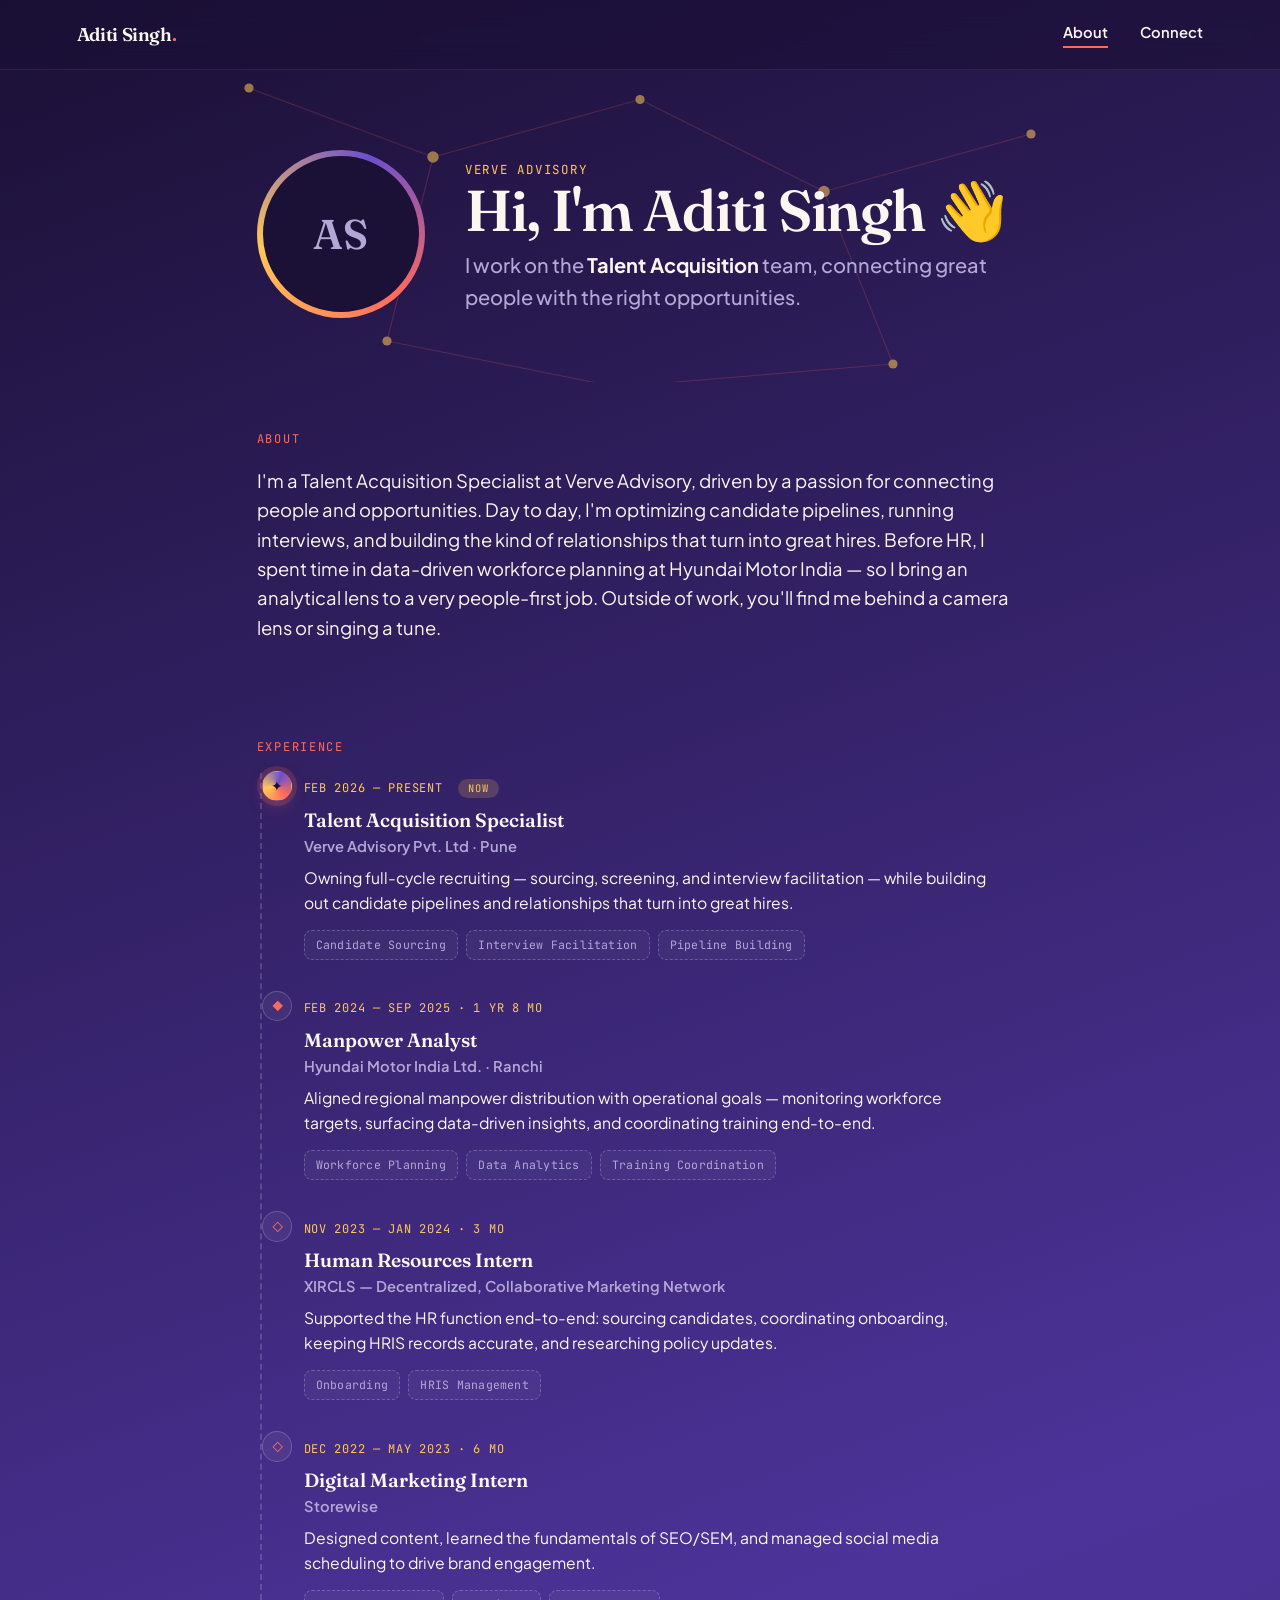
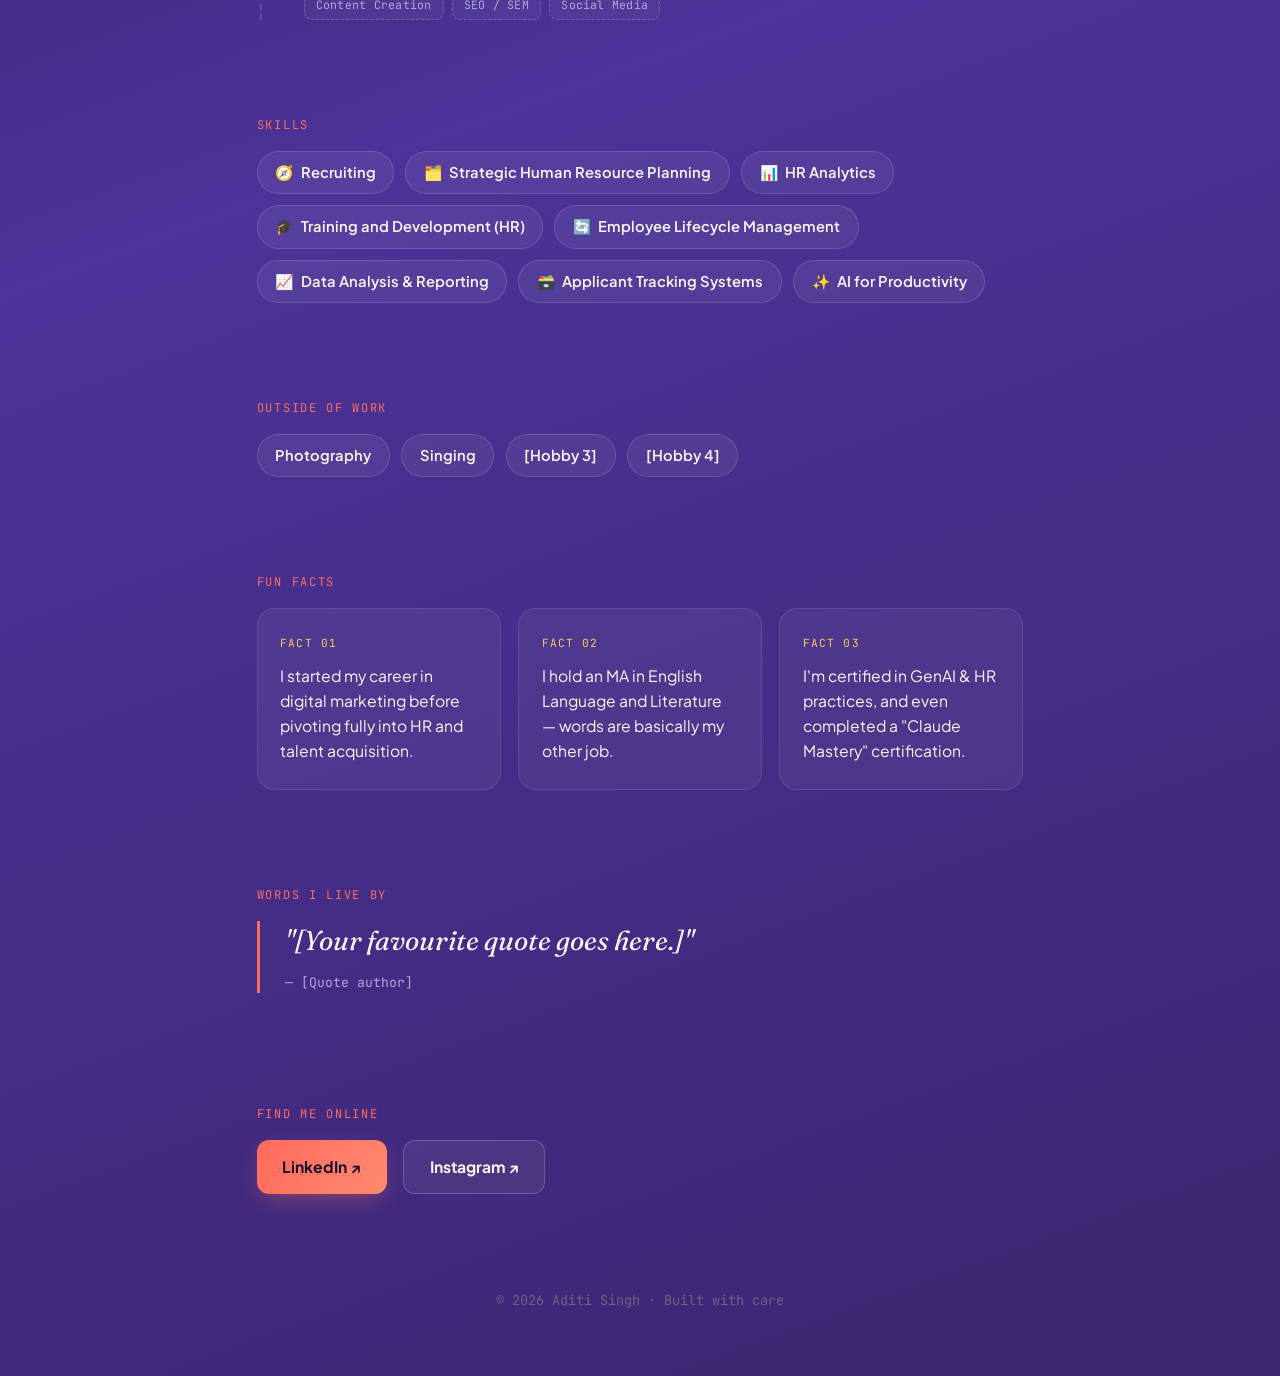
==== index.html @ e0f9b33a "Initial site: About, Connect pages with Experience and Skills" ====
<!DOCTYPE html>
<html lang="en">
<head>
<meta charset="UTF-8">
<meta name="viewport" content="width=device-width, initial-scale=1.0">
<title>Aditi Singh — About Me</title>
<meta name="description" content="Aditi Singh, Talent Acquisition Specialist at Verve Advisory.">

<link rel="preconnect" href="https://fonts.googleapis.com">
<link rel="preconnect" href="https://fonts.gstatic.com" crossorigin>
<link href="https://fonts.googleapis.com/css2?family=Fraunces:opsz,wght@9..144,500;9..144,600;9..144,700&family=Plus+Jakarta+Sans:wght@400;500;600;700;800&family=JetBrains+Mono:wght@400;500&display=swap" rel="stylesheet">

<link rel="stylesheet" href="style.css">
</head>
<body>

<nav class="nav">
  <div class="nav__mark">Aditi Singh<span>.</span></div>
  <div class="nav__links">
    <a href="index.html" aria-current="page">About</a>
    <a href="contact.html">Connect</a>
  </div>
</nav>

<!-- HERO -->
<header class="hero">
  <svg class="network-canvas" viewBox="0 0 800 400" preserveAspectRatio="xMidYMid slice" aria-hidden="true">
    <g stroke="#FF6B5B" stroke-width="1" opacity="0.35">
      <line x1="60" y1="80" x2="220" y2="140"/>
      <line x1="220" y1="140" x2="180" y2="300"/>
      <line x1="220" y1="140" x2="400" y2="90"/>
      <line x1="400" y1="90" x2="560" y2="170"/>
      <line x1="560" y1="170" x2="740" y2="120"/>
      <line x1="560" y1="170" x2="620" y2="320"/>
      <line x1="180" y1="300" x2="380" y2="340"/>
      <line x1="380" y1="340" x2="620" y2="320"/>
    </g>
    <g fill="#FFC857">
      <circle cx="60" cy="80" r="4"/>
      <circle cx="220" cy="140" r="5"/>
      <circle cx="180" cy="300" r="4"/>
      <circle cx="400" cy="90" r="4"/>
      <circle cx="560" cy="170" r="5"/>
      <circle cx="740" cy="120" r="4"/>
      <circle cx="620" cy="320" r="4"/>
      <circle cx="380" cy="340" r="4"/>
    </g>
  </svg>

  <div class="photo-ring">
    <div class="photo-placeholder">
      <!-- Replace this block with: <img src="images/profile.jpg" alt="Aditi Singh"> -->
      <span class="photo-placeholder__initials">AS</span>
    </div>
  </div>

  <div>
    <span class="hero__eyebrow">Verve Advisory</span>
    <h1>Hi, I'm Aditi Singh 👋</h1>
    <p class="hero__role">I work on the <strong>Talent Acquisition</strong> team, connecting great people with the right opportunities.</p>
  </div>
</header>

<!-- BIO -->
<section class="bio">
  <span class="section-label">About</span>
  <p>
    I'm a Talent Acquisition Specialist at Verve Advisory, driven by a passion for connecting people and opportunities. Day to day, I'm optimizing candidate pipelines, running interviews, and building the kind of relationships that turn into great hires. Before HR, I spent time in data-driven workforce planning at Hyundai Motor India — so I bring an analytical lens to a very people-first job. Outside of work, you'll find me behind a camera lens or singing a tune.
  </p>
</section>

<!-- EXPERIENCE -->
<section class="experience">
  <span class="section-label">Experience</span>
  <div class="timeline">

    <div class="timeline__item timeline__item--current">
      <span class="timeline__icon" aria-hidden="true">✦</span>
      <span class="timeline__period">Feb 2026 — Present <em class="timeline__badge">Now</em></span>
      <h3>Talent Acquisition Specialist</h3>
      <p class="timeline__org">Verve Advisory Pvt. Ltd · Pune</p>
      <p>Owning full-cycle recruiting — sourcing, screening, and interview facilitation — while building out candidate pipelines and relationships that turn into great hires.</p>
      <div class="tag-row">
        <span class="tag">Candidate Sourcing</span>
        <span class="tag">Interview Facilitation</span>
        <span class="tag">Pipeline Building</span>
      </div>
    </div>

    <div class="timeline__item">
      <span class="timeline__icon" aria-hidden="true">◆</span>
      <span class="timeline__period">Feb 2024 — Sep 2025 · 1 yr 8 mo</span>
      <h3>Manpower Analyst</h3>
      <p class="timeline__org">Hyundai Motor India Ltd. · Ranchi</p>
      <p>Aligned regional manpower distribution with operational goals — monitoring workforce targets, surfacing data-driven insights, and coordinating training end-to-end.</p>
      <div class="tag-row">
        <span class="tag">Workforce Planning</span>
        <span class="tag">Data Analytics</span>
        <span class="tag">Training Coordination</span>
      </div>
    </div>

    <div class="timeline__item">
      <span class="timeline__icon" aria-hidden="true">◇</span>
      <span class="timeline__period">Nov 2023 — Jan 2024 · 3 mo</span>
      <h3>Human Resources Intern</h3>
      <p class="timeline__org">XIRCLS — Decentralized, Collaborative Marketing Network</p>
      <p>Supported the HR function end-to-end: sourcing candidates, coordinating onboarding, keeping HRIS records accurate, and researching policy updates.</p>
      <div class="tag-row">
        <span class="tag">Onboarding</span>
        <span class="tag">HRIS Management</span>
      </div>
    </div>

    <div class="timeline__item">
      <span class="timeline__icon" aria-hidden="true">◇</span>
      <span class="timeline__period">Dec 2022 — May 2023 · 6 mo</span>
      <h3>Digital Marketing Intern</h3>
      <p class="timeline__org">Storewise</p>
      <p>Designed content, learned the fundamentals of SEO/SEM, and managed social media scheduling to drive brand engagement.</p>
      <div class="tag-row">
        <span class="tag">Content Creation</span>
        <span class="tag">SEO / SEM</span>
        <span class="tag">Social Media</span>
      </div>
    </div>

  </div>
</section>

<!-- SKILLS -->
<section class="skills">
  <span class="section-label">Skills</span>
  <div class="chip-row chip-row--skills">
    <span class="chip"><span class="chip__icon">🧭</span>Recruiting</span>
    <span class="chip"><span class="chip__icon">🗂️</span>Strategic Human Resource Planning</span>
    <span class="chip"><span class="chip__icon">📊</span>HR Analytics</span>
    <span class="chip"><span class="chip__icon">🎓</span>Training and Development (HR)</span>
    <span class="chip"><span class="chip__icon">🔄</span>Employee Lifecycle Management</span>
    <span class="chip"><span class="chip__icon">📈</span>Data Analysis &amp; Reporting</span>
    <span class="chip"><span class="chip__icon">🗃️</span>Applicant Tracking Systems</span>
    <span class="chip"><span class="chip__icon">✨</span>AI for Productivity</span>
  </div>
</section>

<!-- HOBBIES -->
<section class="hobbies">
  <span class="section-label">Outside of work</span>
  <div class="chip-row">
    <span class="chip">Photography</span>
    <span class="chip">Singing</span>
    <span class="chip">[Hobby 3]</span>
    <span class="chip">[Hobby 4]</span>
  </div>
</section>

<!-- FUN FACTS -->
<section class="fun-facts">
  <span class="section-label">Fun facts</span>
  <div class="fact-grid">
    <div class="fact-card">
      <span class="fact-card__tag">Fact 01</span>
      <p>I started my career in digital marketing before pivoting fully into HR and talent acquisition.</p>
    </div>
    <div class="fact-card">
      <span class="fact-card__tag">Fact 02</span>
      <p>I hold an MA in English Language and Literature — words are basically my other job.</p>
    </div>
    <div class="fact-card">
      <span class="fact-card__tag">Fact 03</span>
      <p>I'm certified in GenAI &amp; HR practices, and even completed a "Claude Mastery" certification.</p>
    </div>
  </div>
</section>

<!-- QUOTE -->
<section class="quote-section">
  <span class="section-label">Words I live by</span>
  <div class="quote">
    <p>"[Your favourite quote goes here.]"</p>
    <cite>— [Quote author]</cite>
  </div>
</section>

<!-- LINKS -->
<section class="links">
  <span class="section-label">Find me online</span>
  <div class="btn-row">
    <a class="btn btn--primary" href="https://www.linkedin.com/in/aditisingh-39007b217" target="_blank" rel="noopener">LinkedIn ↗</a>
    <a class="btn btn--secondary" href="[Your Instagram URL]" target="_blank" rel="noopener">Instagram ↗</a>
  </div>
</section>

<footer>
  © 2026 Aditi Singh · Built with care
</footer>

</body>
</html>
---- style.css ----
/* ============================================
   DESIGN TOKENS
   ============================================ */
:root {
  --ink: #1B1035;
  --violet: #4C3399;
  --violet-soft: #6B4FCC;
  --coral: #FF6B5B;
  --gold: #FFC857;
  --cream: #FBF7F0;
  --slate: #B3A7D6;
  --slate-dark: #6E6285;

  --font-display: 'Fraunces', Georgia, serif;
  --font-body: 'Plus Jakarta Sans', -apple-system, sans-serif;
  --font-mono: 'JetBrains Mono', 'Courier New', monospace;

  --max-width: 920px;
}

* { margin: 0; padding: 0; box-sizing: border-box; }

html { scroll-behavior: smooth; }

body {
  font-family: var(--font-body);
  background: linear-gradient(160deg, var(--ink) 0%, var(--violet) 55%, #3B2670 100%);
  color: var(--cream);
  min-height: 100vh;
  line-height: 1.6;
  -webkit-font-smoothing: antialiased;
  overflow-x: hidden;
}

a { color: inherit; text-decoration: none; }

img { max-width: 100%; display: block; }

::selection { background: var(--coral); color: var(--ink); }

/* Reduced motion respect */
@media (prefers-reduced-motion: reduce) {
  * { animation-duration: 0.01ms !important; animation-iteration-count: 1 !important; transition-duration: 0.01ms !important; scroll-behavior: auto !important; }
}

/* ============================================
   NAV
   ============================================ */
.nav {
  position: sticky;
  top: 0;
  z-index: 50;
  display: flex;
  justify-content: space-between;
  align-items: center;
  padding: 1.25rem 6vw;
  backdrop-filter: blur(14px);
  background: rgba(27, 16, 53, 0.55);
  border-bottom: 1px solid rgba(255, 255, 255, 0.08);
}

.nav__mark {
  font-family: var(--font-display);
  font-weight: 600;
  font-size: 1.15rem;
  letter-spacing: -0.02em;
}

.nav__mark span { color: var(--coral); }

.nav__links {
  display: flex;
  gap: 2rem;
  font-size: 0.92rem;
  font-weight: 600;
}

.nav__links a {
  position: relative;
  padding-bottom: 4px;
  transition: color 0.2s ease;
}

.nav__links a::after {
  content: '';
  position: absolute;
  left: 0; bottom: 0;
  width: 0%;
  height: 2px;
  background: var(--coral);
  transition: width 0.25s ease;
}

.nav__links a:hover::after,
.nav__links a[aria-current="page"]::after {
  width: 100%;
}

.nav__links a:focus-visible,
a:focus-visible,
button:focus-visible {
  outline: 2px solid var(--gold);
  outline-offset: 3px;
  border-radius: 2px;
}

/* ============================================
   HERO / NETWORK SIGNATURE
   ============================================ */
.hero {
  position: relative;
  padding: 5rem 6vw 4rem;
  max-width: var(--max-width);
  margin: 0 auto;
  display: grid;
  grid-template-columns: auto 1fr;
  gap: 2.5rem;
  align-items: center;
}

.network-canvas {
  position: absolute;
  inset: 0;
  width: 100%;
  height: 100%;
  z-index: -1;
  opacity: 0.55;
  pointer-events: none;
}

.photo-ring {
  position: relative;
  width: 168px;
  height: 168px;
  border-radius: 50%;
  padding: 6px;
  background: conic-gradient(from 140deg, var(--coral), var(--gold), var(--violet-soft), var(--coral));
  animation: spin 14s linear infinite;
  flex-shrink: 0;
}

@keyframes spin {
  to { transform: rotate(360deg); }
}

.photo-placeholder {
  width: 100%;
  height: 100%;
  border-radius: 50%;
  background: var(--ink);
  display: flex;
  align-items: center;
  justify-content: center;
  overflow: hidden;
  border: 3px solid var(--ink);
}

.photo-placeholder img {
  width: 100%;
  height: 100%;
  object-fit: cover;
  border-radius: 50%;
}

.photo-placeholder__initials {
  font-family: var(--font-display);
  font-size: 2.6rem;
  font-weight: 600;
  color: var(--slate);
  animation: none;
}

.hero__eyebrow {
  font-family: var(--font-mono);
  font-size: 0.78rem;
  letter-spacing: 0.14em;
  text-transform: uppercase;
  color: var(--gold);
  margin-bottom: 0.6rem;
}

.hero h1 {
  font-family: var(--font-display);
  font-size: clamp(2.4rem, 5.5vw, 3.6rem);
  font-weight: 600;
  letter-spacing: -0.02em;
  line-height: 1.05;
}

.hero__role {
  font-size: clamp(1.05rem, 2vw, 1.25rem);
  color: var(--slate);
  margin-top: 0.5rem;
  font-weight: 500;
}

.hero__role strong { color: var(--cream); font-weight: 700; }

/* ============================================
   SECTIONS
   ============================================ */
section {
  max-width: var(--max-width);
  margin: 0 auto;
  padding: 3rem 6vw;
}

.section-label {
  font-family: var(--font-mono);
  font-size: 0.75rem;
  letter-spacing: 0.14em;
  text-transform: uppercase;
  color: var(--coral);
  margin-bottom: 1rem;
  display: block;
}

.bio p {
  font-size: 1.15rem;
  max-width: 62ch;
  color: var(--cream);
}

/* ---- Chips (hobbies) ---- */
.chip-row {
  display: flex;
  flex-wrap: wrap;
  gap: 0.7rem;
}

.chip {
  font-family: var(--font-body);
  font-weight: 600;
  font-size: 0.92rem;
  padding: 0.55rem 1.1rem;
  border-radius: 999px;
  background: rgba(255, 255, 255, 0.06);
  border: 1px solid rgba(255, 255, 255, 0.14);
  transition: transform 0.2s ease, background 0.2s ease, border-color 0.2s ease;
}

.chip:hover {
  transform: translateY(-2px);
  background: rgba(255, 107, 91, 0.14);
  border-color: var(--coral);
}

.chip__icon {
  margin-right: 0.45rem;
  filter: saturate(1.1);
}

/* ---- Experience (timeline) ---- */
.timeline {
  display: flex;
  flex-direction: column;
  gap: 2.1rem;
  border-left: 2px dashed rgba(255, 255, 255, 0.16);
  padding-left: 2.6rem;
  margin-left: 0.2rem;
}

.timeline__item {
  position: relative;
  transition: transform 0.25s ease;
}

.timeline__item:hover {
  transform: translateX(4px);
}

.timeline__icon {
  position: absolute;
  left: -2.6rem;
  top: -0.15rem;
  width: 1.9rem;
  height: 1.9rem;
  display: flex;
  align-items: center;
  justify-content: center;
  border-radius: 50%;
  background: rgba(255, 255, 255, 0.06);
  border: 1px solid rgba(255, 255, 255, 0.18);
  color: var(--coral);
  font-size: 0.85rem;
  line-height: 1;
}

.timeline__item--current .timeline__icon {
  background: conic-gradient(from 140deg, var(--coral), var(--gold), var(--violet-soft), var(--coral));
  color: var(--ink);
  border-color: transparent;
  box-shadow: 0 0 0 5px rgba(255, 107, 91, 0.16), 0 6px 18px -6px rgba(255, 107, 91, 0.65);
}

.timeline__period {
  font-family: var(--font-mono);
  font-size: 0.75rem;
  letter-spacing: 0.06em;
  color: var(--gold);
  text-transform: uppercase;
}

.timeline__badge {
  font-style: normal;
  margin-left: 0.5rem;
  padding: 0.15rem 0.6rem;
  border-radius: 999px;
  background: rgba(255, 200, 87, 0.18);
  color: var(--gold);
  font-size: 0.65rem;
  letter-spacing: 0.1em;
  vertical-align: middle;
}

.timeline__item h3 {
  font-family: var(--font-display);
  font-size: 1.2rem;
  font-weight: 600;
  margin-top: 0.35rem;
}

.timeline__org {
  color: var(--slate);
  font-size: 0.92rem;
  font-weight: 600;
  margin-bottom: 0.4rem;
}

.timeline__item p:last-of-type {
  color: var(--cream);
  font-size: 0.98rem;
  max-width: 62ch;
}

.tag-row {
  display: flex;
  flex-wrap: wrap;
  gap: 0.5rem;
  margin-top: 0.9rem;
}

.tag {
  font-family: var(--font-mono);
  font-size: 0.72rem;
  padding: 0.3rem 0.7rem;
  border-radius: 8px;
  background: rgba(255, 255, 255, 0.04);
  border: 1px dashed rgba(255, 255, 255, 0.22);
  color: var(--slate);
  letter-spacing: 0.02em;
  transition: border-color 0.2s ease, color 0.2s ease;
}

.tag:hover {
  border-color: var(--gold);
  color: var(--cream);
}

/* ---- Fun facts (badge cards) ---- */
.fact-grid {
  display: grid;
  grid-template-columns: repeat(3, 1fr);
  gap: 1.1rem;
}

.fact-card {
  background: rgba(255, 255, 255, 0.05);
  border: 1px solid rgba(255, 255, 255, 0.1);
  border-radius: 18px;
  padding: 1.6rem 1.4rem;
  position: relative;
  overflow: hidden;
  transition: transform 0.25s ease, border-color 0.25s ease;
}

.fact-card:hover {
  transform: translateY(-4px);
  border-color: var(--gold);
}

.fact-card__tag {
  font-family: var(--font-mono);
  font-size: 0.7rem;
  color: var(--gold);
  letter-spacing: 0.1em;
  text-transform: uppercase;
  display: block;
  margin-bottom: 0.6rem;
}

.fact-card p {
  font-size: 0.98rem;
  color: var(--cream);
}

/* ---- Quote ---- */
.quote {
  border-left: 3px solid var(--coral);
  padding-left: 1.6rem;
  margin: 1rem 0;
}

.quote p {
  font-family: var(--font-display);
  font-style: italic;
  font-size: clamp(1.3rem, 3vw, 1.7rem);
  line-height: 1.4;
  color: var(--cream);
}

.quote cite {
  display: block;
  margin-top: 0.8rem;
  font-family: var(--font-mono);
  font-style: normal;
  font-size: 0.82rem;
  color: var(--slate);
}

/* ---- Buttons ---- */
.btn-row {
  display: flex;
  flex-wrap: wrap;
  gap: 1rem;
  margin-top: 1rem;
}

.btn {
  display: inline-flex;
  align-items: center;
  gap: 0.55rem;
  padding: 0.85rem 1.6rem;
  border-radius: 12px;
  font-weight: 700;
  font-size: 0.98rem;
  transition: transform 0.2s ease, box-shadow 0.2s ease, background 0.2s ease;
}

.btn--primary {
  background: linear-gradient(120deg, var(--coral), #ff8a6e);
  color: var(--ink);
  box-shadow: 0 8px 24px -8px rgba(255, 107, 91, 0.55);
}

.btn--primary:hover { transform: translateY(-3px); box-shadow: 0 12px 28px -8px rgba(255, 107, 91, 0.7); }

.btn--secondary {
  background: rgba(255, 255, 255, 0.06);
  border: 1px solid rgba(255, 255, 255, 0.2);
  color: var(--cream);
}

.btn--secondary:hover { transform: translateY(-3px); background: rgba(255, 255, 255, 0.12); }

/* ============================================
   CONTACT PAGE SPECIFIC
   ============================================ */
.connect-hero {
  max-width: var(--max-width);
  margin: 0 auto;
  padding: 5rem 6vw 2rem;
  text-align: left;
}

.connect-hero h1 {
  font-family: var(--font-display);
  font-size: clamp(2.2rem, 5vw, 3.2rem);
  font-weight: 600;
  letter-spacing: -0.02em;
  max-width: 16ch;
}

.connect-hero p {
  color: var(--slate);
  font-size: 1.1rem;
  margin-top: 1rem;
  max-width: 50ch;
}

.connect-cards {
  display: grid;
  grid-template-columns: repeat(2, 1fr);
  gap: 1.2rem;
  max-width: var(--max-width);
  margin: 2rem auto 0;
  padding: 0 6vw 4rem;
}

.connect-card {
  background: rgba(255, 255, 255, 0.05);
  border: 1px solid rgba(255, 255, 255, 0.1);
  border-radius: 20px;
  padding: 2rem;
  display: flex;
  flex-direction: column;
  gap: 0.9rem;
  transition: transform 0.25s ease, border-color 0.25s ease, background 0.25s ease;
}

.connect-card:hover {
  transform: translateY(-5px);
  border-color: var(--coral);
  background: rgba(255, 255, 255, 0.08);
}

.connect-card__icon {
  width: 44px;
  height: 44px;
  border-radius: 12px;
  display: flex;
  align-items: center;
  justify-content: center;
  background: rgba(255, 107, 91, 0.15);
  color: var(--coral);
}

.connect-card h3 {
  font-family: var(--font-display);
  font-size: 1.3rem;
  font-weight: 600;
}

.connect-card p { color: var(--slate); font-size: 0.95rem; }

.connect-card .btn { margin-top: auto; align-self: flex-start; }

/* ============================================
   FOOTER
   ============================================ */
footer {
  text-align: center;
  padding: 3rem 6vw 4rem;
  color: var(--slate-dark);
  font-size: 0.85rem;
  font-family: var(--font-mono);
}

/* ============================================
   RESPONSIVE
   ============================================ */
@media (max-width: 720px) {
  .hero {
    grid-template-columns: 1fr;
    text-align: center;
    justify-items: center;
    padding-top: 3.5rem;
  }

  .nav { padding: 1rem 5vw; }
  .nav__links { gap: 1.2rem; font-size: 0.85rem; }

  .fact-grid { grid-template-columns: 1fr; }
  .connect-cards { grid-template-columns: 1fr; }

  section { padding: 2.5rem 6vw; }

  .bio p { max-width: 100%; }
}

@media (max-width: 420px) {
  .nav__mark { font-size: 1rem; }
  .photo-ring { width: 130px; height: 130px; }
}
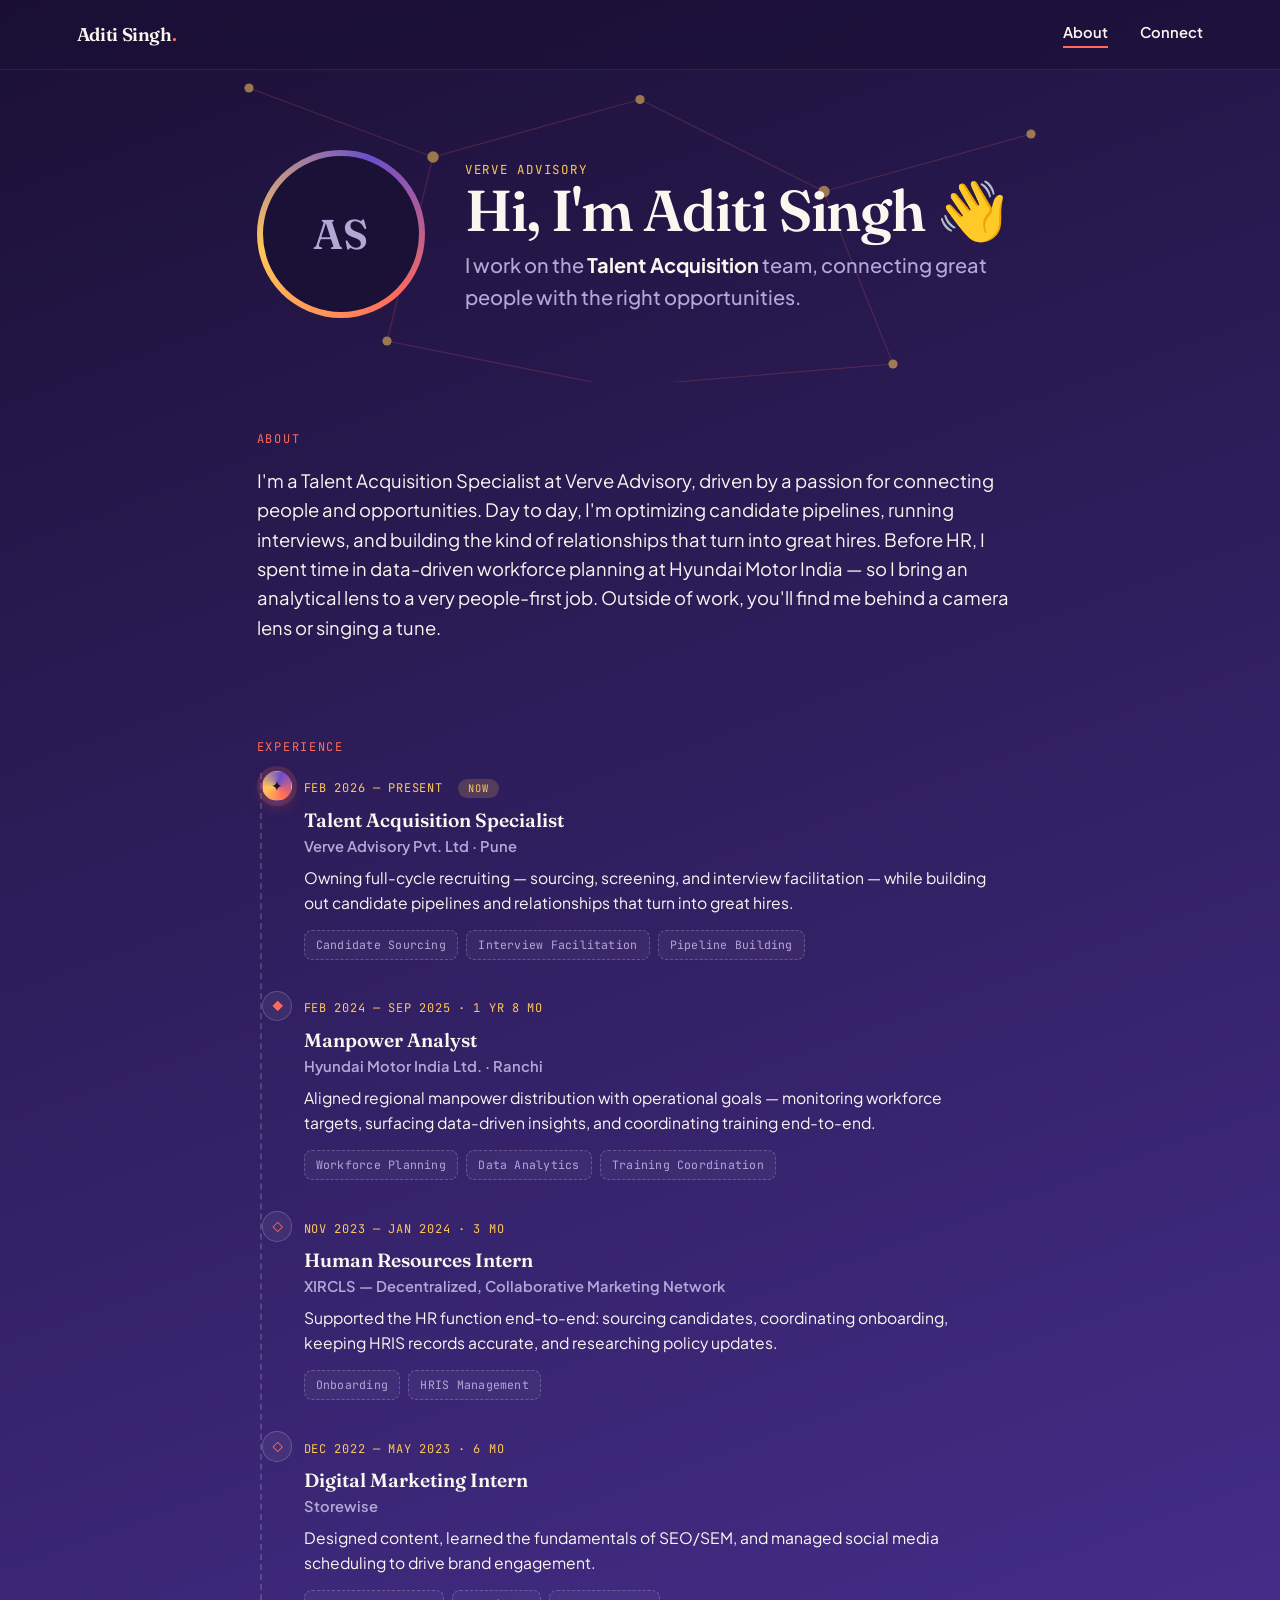
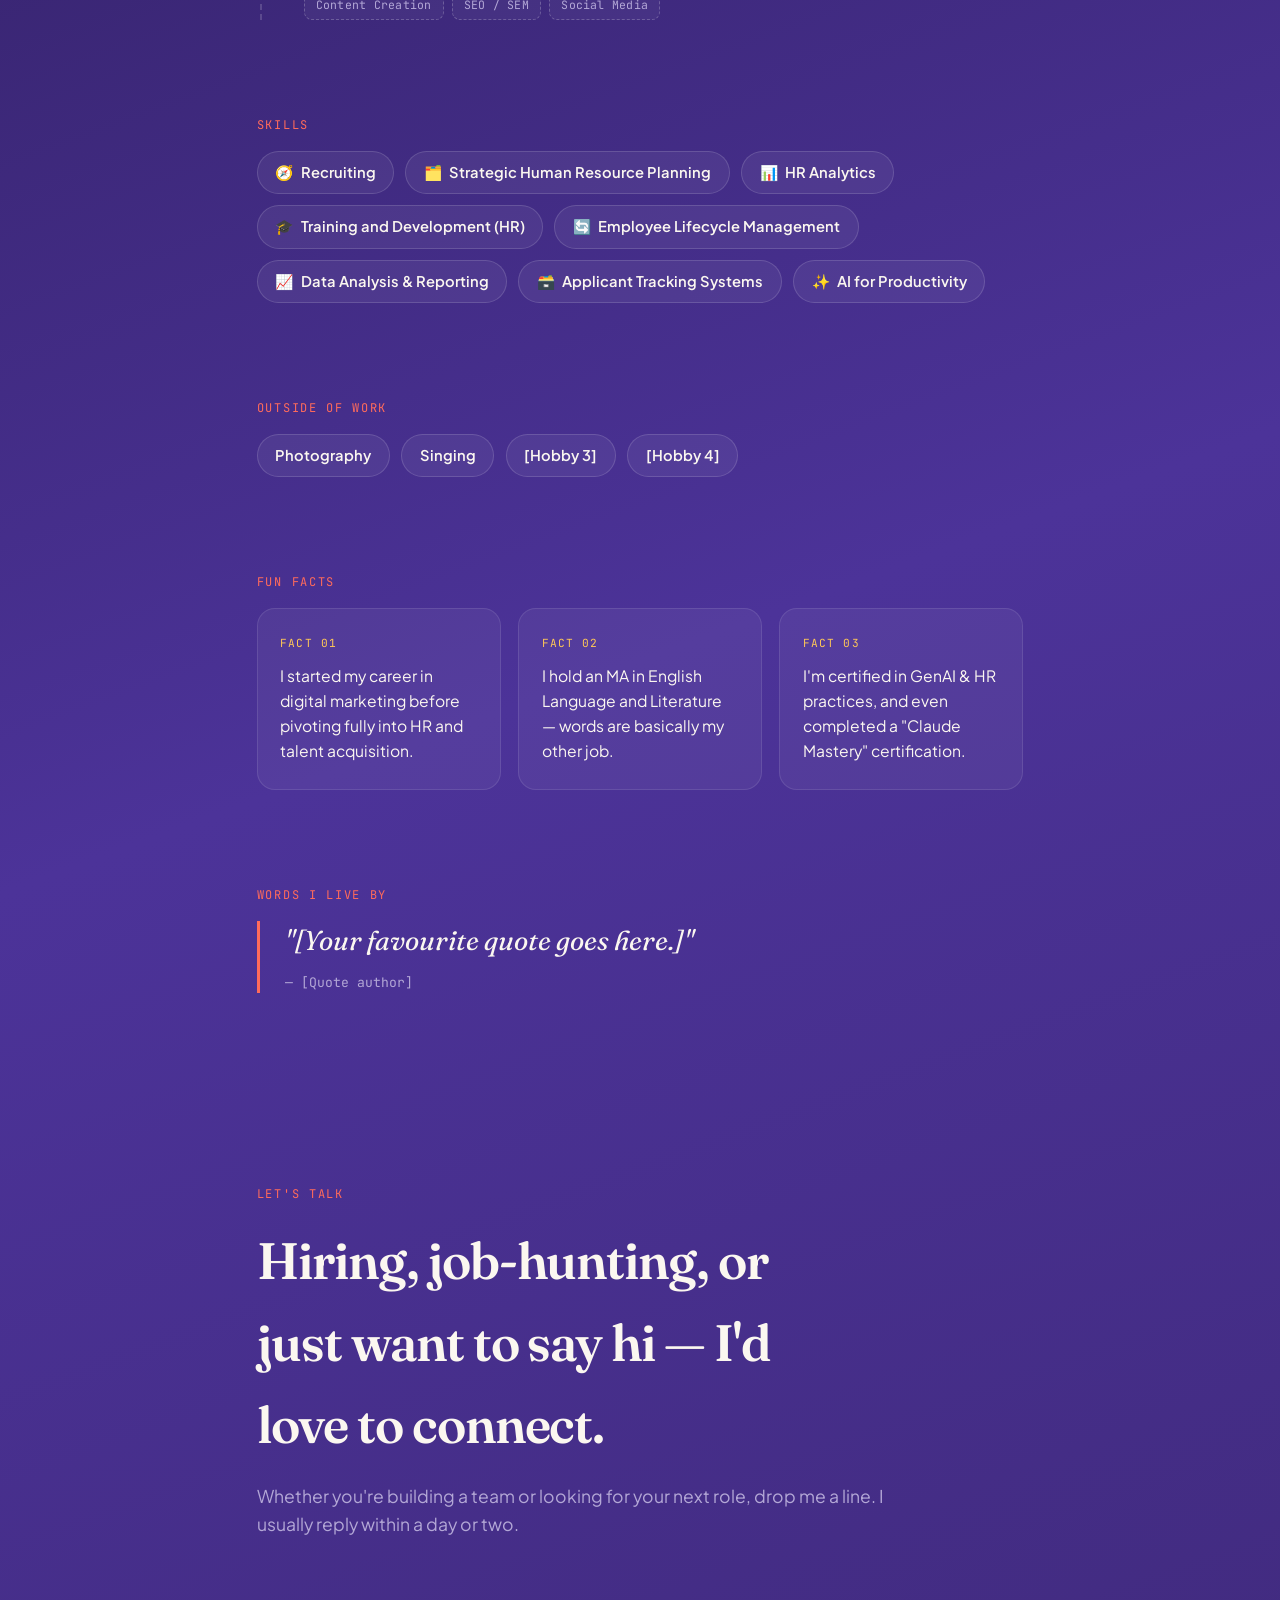
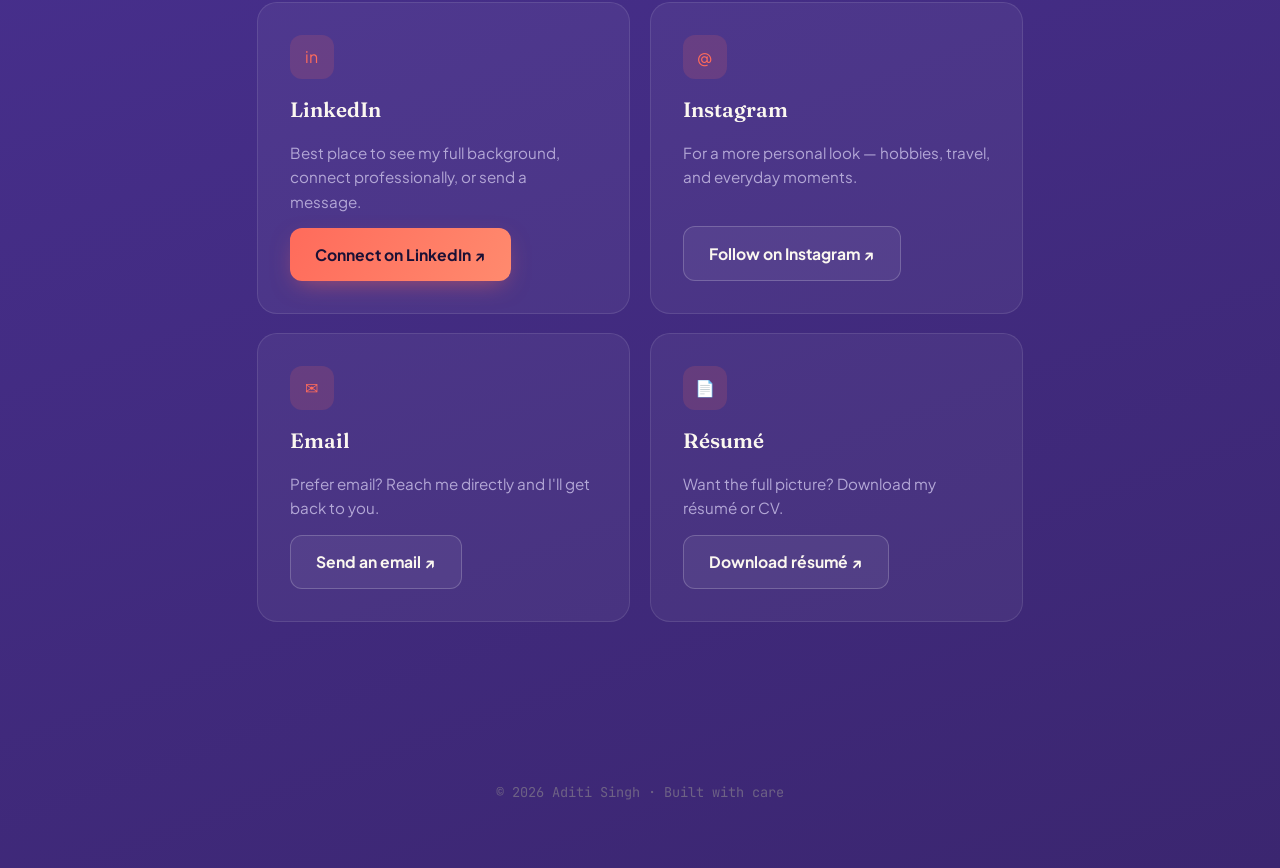
==== commit 5c16e0ba: "Merge About and Connect pages into a single self-contained index.html" ====
--- a/index.html
+++ b/index.html
@@ -10,20 +10,585 @@
 <link rel="preconnect" href="https://fonts.gstatic.com" crossorigin>
 <link href="https://fonts.googleapis.com/css2?family=Fraunces:opsz,wght@9..144,500;9..144,600;9..144,700&family=Plus+Jakarta+Sans:wght@400;500;600;700;800&family=JetBrains+Mono:wght@400;500&display=swap" rel="stylesheet">
 
-<link rel="stylesheet" href="style.css">
+<style>
+/* ============================================
+   DESIGN TOKENS
+   ============================================ */
+:root {
+  --ink: #1B1035;
+  --violet: #4C3399;
+  --violet-soft: #6B4FCC;
+  --coral: #FF6B5B;
+  --gold: #FFC857;
+  --cream: #FBF7F0;
+  --slate: #B3A7D6;
+  --slate-dark: #6E6285;
+
+  --font-display: 'Fraunces', Georgia, serif;
+  --font-body: 'Plus Jakarta Sans', -apple-system, sans-serif;
+  --font-mono: 'JetBrains Mono', 'Courier New', monospace;
+
+  --max-width: 920px;
+}
+
+* { margin: 0; padding: 0; box-sizing: border-box; }
+
+html { scroll-behavior: smooth; }
+
+body {
+  font-family: var(--font-body);
+  background: linear-gradient(160deg, var(--ink) 0%, var(--violet) 55%, #3B2670 100%);
+  color: var(--cream);
+  min-height: 100vh;
+  line-height: 1.6;
+  -webkit-font-smoothing: antialiased;
+  overflow-x: hidden;
+}
+
+a { color: inherit; text-decoration: none; }
+
+img { max-width: 100%; display: block; }
+
+::selection { background: var(--coral); color: var(--ink); }
+
+/* Reduced motion respect */
+@media (prefers-reduced-motion: reduce) {
+  * { animation-duration: 0.01ms !important; animation-iteration-count: 1 !important; transition-duration: 0.01ms !important; scroll-behavior: auto !important; }
+}
+
+/* ============================================
+   NAV
+   ============================================ */
+.nav {
+  position: sticky;
+  top: 0;
+  z-index: 50;
+  display: flex;
+  justify-content: space-between;
+  align-items: center;
+  padding: 1.25rem 6vw;
+  backdrop-filter: blur(14px);
+  background: rgba(27, 16, 53, 0.55);
+  border-bottom: 1px solid rgba(255, 255, 255, 0.08);
+}
+
+.nav__mark {
+  font-family: var(--font-display);
+  font-weight: 600;
+  font-size: 1.15rem;
+  letter-spacing: -0.02em;
+}
+
+.nav__mark span { color: var(--coral); }
+
+.nav__links {
+  display: flex;
+  gap: 2rem;
+  font-size: 0.92rem;
+  font-weight: 600;
+}
+
+.nav__links a {
+  position: relative;
+  padding-bottom: 4px;
+  transition: color 0.2s ease;
+}
+
+.nav__links a::after {
+  content: '';
+  position: absolute;
+  left: 0; bottom: 0;
+  width: 0%;
+  height: 2px;
+  background: var(--coral);
+  transition: width 0.25s ease;
+}
+
+.nav__links a:hover::after,
+.nav__links a[aria-current="page"]::after {
+  width: 100%;
+}
+
+.nav__links a:focus-visible,
+a:focus-visible,
+button:focus-visible {
+  outline: 2px solid var(--gold);
+  outline-offset: 3px;
+  border-radius: 2px;
+}
+
+/* ============================================
+   HERO / NETWORK SIGNATURE
+   ============================================ */
+.hero {
+  position: relative;
+  padding: 5rem 6vw 4rem;
+  max-width: var(--max-width);
+  margin: 0 auto;
+  display: grid;
+  grid-template-columns: auto 1fr;
+  gap: 2.5rem;
+  align-items: center;
+}
+
+.network-canvas {
+  position: absolute;
+  inset: 0;
+  width: 100%;
+  height: 100%;
+  z-index: -1;
+  opacity: 0.55;
+  pointer-events: none;
+}
+
+.photo-ring {
+  position: relative;
+  width: 168px;
+  height: 168px;
+  border-radius: 50%;
+  padding: 6px;
+  background: conic-gradient(from 140deg, var(--coral), var(--gold), var(--violet-soft), var(--coral));
+  animation: spin 14s linear infinite;
+  flex-shrink: 0;
+}
+
+@keyframes spin {
+  to { transform: rotate(360deg); }
+}
+
+.photo-placeholder {
+  width: 100%;
+  height: 100%;
+  border-radius: 50%;
+  background: var(--ink);
+  display: flex;
+  align-items: center;
+  justify-content: center;
+  overflow: hidden;
+  border: 3px solid var(--ink);
+}
+
+.photo-placeholder img {
+  width: 100%;
+  height: 100%;
+  object-fit: cover;
+  border-radius: 50%;
+}
+
+.photo-placeholder__initials {
+  font-family: var(--font-display);
+  font-size: 2.6rem;
+  font-weight: 600;
+  color: var(--slate);
+  animation: none;
+}
+
+.hero__eyebrow {
+  font-family: var(--font-mono);
+  font-size: 0.78rem;
+  letter-spacing: 0.14em;
+  text-transform: uppercase;
+  color: var(--gold);
+  margin-bottom: 0.6rem;
+}
+
+.hero h1 {
+  font-family: var(--font-display);
+  font-size: clamp(2.4rem, 5.5vw, 3.6rem);
+  font-weight: 600;
+  letter-spacing: -0.02em;
+  line-height: 1.05;
+}
+
+.hero__role {
+  font-size: clamp(1.05rem, 2vw, 1.25rem);
+  color: var(--slate);
+  margin-top: 0.5rem;
+  font-weight: 500;
+}
+
+.hero__role strong { color: var(--cream); font-weight: 700; }
+
+/* ============================================
+   SECTIONS
+   ============================================ */
+section {
+  max-width: var(--max-width);
+  margin: 0 auto;
+  padding: 3rem 6vw;
+}
+
+.section-label {
+  font-family: var(--font-mono);
+  font-size: 0.75rem;
+  letter-spacing: 0.14em;
+  text-transform: uppercase;
+  color: var(--coral);
+  margin-bottom: 1rem;
+  display: block;
+}
+
+.bio p {
+  font-size: 1.15rem;
+  max-width: 62ch;
+  color: var(--cream);
+}
+
+/* ---- Chips (hobbies / skills) ---- */
+.chip-row {
+  display: flex;
+  flex-wrap: wrap;
+  gap: 0.7rem;
+}
+
+.chip {
+  font-family: var(--font-body);
+  font-weight: 600;
+  font-size: 0.92rem;
+  padding: 0.55rem 1.1rem;
+  border-radius: 999px;
+  background: rgba(255, 255, 255, 0.06);
+  border: 1px solid rgba(255, 255, 255, 0.14);
+  transition: transform 0.2s ease, background 0.2s ease, border-color 0.2s ease;
+}
+
+.chip:hover {
+  transform: translateY(-2px);
+  background: rgba(255, 107, 91, 0.14);
+  border-color: var(--coral);
+}
+
+.chip__icon {
+  margin-right: 0.45rem;
+  filter: saturate(1.1);
+}
+
+/* ---- Experience (timeline) ---- */
+.timeline {
+  display: flex;
+  flex-direction: column;
+  gap: 2.1rem;
+  border-left: 2px dashed rgba(255, 255, 255, 0.16);
+  padding-left: 2.6rem;
+  margin-left: 0.2rem;
+}
+
+.timeline__item {
+  position: relative;
+  transition: transform 0.25s ease;
+}
+
+.timeline__item:hover {
+  transform: translateX(4px);
+}
+
+.timeline__icon {
+  position: absolute;
+  left: -2.6rem;
+  top: -0.15rem;
+  width: 1.9rem;
+  height: 1.9rem;
+  display: flex;
+  align-items: center;
+  justify-content: center;
+  border-radius: 50%;
+  background: rgba(255, 255, 255, 0.06);
+  border: 1px solid rgba(255, 255, 255, 0.18);
+  color: var(--coral);
+  font-size: 0.85rem;
+  line-height: 1;
+}
+
+.timeline__item--current .timeline__icon {
+  background: conic-gradient(from 140deg, var(--coral), var(--gold), var(--violet-soft), var(--coral));
+  color: var(--ink);
+  border-color: transparent;
+  box-shadow: 0 0 0 5px rgba(255, 107, 91, 0.16), 0 6px 18px -6px rgba(255, 107, 91, 0.65);
+}
+
+.timeline__period {
+  font-family: var(--font-mono);
+  font-size: 0.75rem;
+  letter-spacing: 0.06em;
+  color: var(--gold);
+  text-transform: uppercase;
+}
+
+.timeline__badge {
+  font-style: normal;
+  margin-left: 0.5rem;
+  padding: 0.15rem 0.6rem;
+  border-radius: 999px;
+  background: rgba(255, 200, 87, 0.18);
+  color: var(--gold);
+  font-size: 0.65rem;
+  letter-spacing: 0.1em;
+  vertical-align: middle;
+}
+
+.timeline__item h3 {
+  font-family: var(--font-display);
+  font-size: 1.2rem;
+  font-weight: 600;
+  margin-top: 0.35rem;
+}
+
+.timeline__org {
+  color: var(--slate);
+  font-size: 0.92rem;
+  font-weight: 600;
+  margin-bottom: 0.4rem;
+}
+
+.timeline__item p:last-of-type {
+  color: var(--cream);
+  font-size: 0.98rem;
+  max-width: 62ch;
+}
+
+.tag-row {
+  display: flex;
+  flex-wrap: wrap;
+  gap: 0.5rem;
+  margin-top: 0.9rem;
+}
+
+.tag {
+  font-family: var(--font-mono);
+  font-size: 0.72rem;
+  padding: 0.3rem 0.7rem;
+  border-radius: 8px;
+  background: rgba(255, 255, 255, 0.04);
+  border: 1px dashed rgba(255, 255, 255, 0.22);
+  color: var(--slate);
+  letter-spacing: 0.02em;
+  transition: border-color 0.2s ease, color 0.2s ease;
+}
+
+.tag:hover {
+  border-color: var(--gold);
+  color: var(--cream);
+}
+
+/* ---- Fun facts (badge cards) ---- */
+.fact-grid {
+  display: grid;
+  grid-template-columns: repeat(3, 1fr);
+  gap: 1.1rem;
+}
+
+.fact-card {
+  background: rgba(255, 255, 255, 0.05);
+  border: 1px solid rgba(255, 255, 255, 0.1);
+  border-radius: 18px;
+  padding: 1.6rem 1.4rem;
+  position: relative;
+  overflow: hidden;
+  transition: transform 0.25s ease, border-color 0.25s ease;
+}
+
+.fact-card:hover {
+  transform: translateY(-4px);
+  border-color: var(--gold);
+}
+
+.fact-card__tag {
+  font-family: var(--font-mono);
+  font-size: 0.7rem;
+  color: var(--gold);
+  letter-spacing: 0.1em;
+  text-transform: uppercase;
+  display: block;
+  margin-bottom: 0.6rem;
+}
+
+.fact-card p {
+  font-size: 0.98rem;
+  color: var(--cream);
+}
+
+/* ---- Quote ---- */
+.quote {
+  border-left: 3px solid var(--coral);
+  padding-left: 1.6rem;
+  margin: 1rem 0;
+}
+
+.quote p {
+  font-family: var(--font-display);
+  font-style: italic;
+  font-size: clamp(1.3rem, 3vw, 1.7rem);
+  line-height: 1.4;
+  color: var(--cream);
+}
+
+.quote cite {
+  display: block;
+  margin-top: 0.8rem;
+  font-family: var(--font-mono);
+  font-style: normal;
+  font-size: 0.82rem;
+  color: var(--slate);
+}
+
+/* ---- Buttons ---- */
+.btn-row {
+  display: flex;
+  flex-wrap: wrap;
+  gap: 1rem;
+  margin-top: 1rem;
+}
+
+.btn {
+  display: inline-flex;
+  align-items: center;
+  gap: 0.55rem;
+  padding: 0.85rem 1.6rem;
+  border-radius: 12px;
+  font-weight: 700;
+  font-size: 0.98rem;
+  transition: transform 0.2s ease, box-shadow 0.2s ease, background 0.2s ease;
+}
+
+.btn--primary {
+  background: linear-gradient(120deg, var(--coral), #ff8a6e);
+  color: var(--ink);
+  box-shadow: 0 8px 24px -8px rgba(255, 107, 91, 0.55);
+}
+
+.btn--primary:hover { transform: translateY(-3px); box-shadow: 0 12px 28px -8px rgba(255, 107, 91, 0.7); }
+
+.btn--secondary {
+  background: rgba(255, 255, 255, 0.06);
+  border: 1px solid rgba(255, 255, 255, 0.2);
+  color: var(--cream);
+}
+
+.btn--secondary:hover { transform: translateY(-3px); background: rgba(255, 255, 255, 0.12); }
+
+/* ============================================
+   CONNECT SECTION
+   ============================================ */
+.connect-hero {
+  max-width: var(--max-width);
+  margin: 0 auto;
+  padding: 5rem 6vw 2rem;
+  text-align: left;
+}
+
+.connect-hero h1 {
+  font-family: var(--font-display);
+  font-size: clamp(2.2rem, 5vw, 3.2rem);
+  font-weight: 600;
+  letter-spacing: -0.02em;
+  max-width: 16ch;
+}
+
+.connect-hero p {
+  color: var(--slate);
+  font-size: 1.1rem;
+  margin-top: 1rem;
+  max-width: 50ch;
+}
+
+.connect-cards {
+  display: grid;
+  grid-template-columns: repeat(2, 1fr);
+  gap: 1.2rem;
+  max-width: var(--max-width);
+  margin: 2rem auto 0;
+  padding: 0 6vw 4rem;
+}
+
+.connect-card {
+  background: rgba(255, 255, 255, 0.05);
+  border: 1px solid rgba(255, 255, 255, 0.1);
+  border-radius: 20px;
+  padding: 2rem;
+  display: flex;
+  flex-direction: column;
+  gap: 0.9rem;
+  transition: transform 0.25s ease, border-color 0.25s ease, background 0.25s ease;
+}
+
+.connect-card:hover {
+  transform: translateY(-5px);
+  border-color: var(--coral);
+  background: rgba(255, 255, 255, 0.08);
+}
+
+.connect-card__icon {
+  width: 44px;
+  height: 44px;
+  border-radius: 12px;
+  display: flex;
+  align-items: center;
+  justify-content: center;
+  background: rgba(255, 107, 91, 0.15);
+  color: var(--coral);
+}
+
+.connect-card h3 {
+  font-family: var(--font-display);
+  font-size: 1.3rem;
+  font-weight: 600;
+}
+
+.connect-card p { color: var(--slate); font-size: 0.95rem; }
+
+.connect-card .btn { margin-top: auto; align-self: flex-start; }
+
+/* ============================================
+   FOOTER
+   ============================================ */
+footer {
+  text-align: center;
+  padding: 3rem 6vw 4rem;
+  color: var(--slate-dark);
+  font-size: 0.85rem;
+  font-family: var(--font-mono);
+}
+
+/* ============================================
+   RESPONSIVE
+   ============================================ */
+@media (max-width: 720px) {
+  .hero {
+    grid-template-columns: 1fr;
+    text-align: center;
+    justify-items: center;
+    padding-top: 3.5rem;
+  }
+
+  .nav { padding: 1rem 5vw; }
+  .nav__links { gap: 1.2rem; font-size: 0.85rem; }
+
+  .fact-grid { grid-template-columns: 1fr; }
+  .connect-cards { grid-template-columns: 1fr; }
+
+  section { padding: 2.5rem 6vw; }
+
+  .bio p { max-width: 100%; }
+}
+
+@media (max-width: 420px) {
+  .nav__mark { font-size: 1rem; }
+  .photo-ring { width: 130px; height: 130px; }
+}
+</style>
 </head>
 <body>
 
 <nav class="nav">
   <div class="nav__mark">Aditi Singh<span>.</span></div>
   <div class="nav__links">
-    <a href="index.html" aria-current="page">About</a>
-    <a href="contact.html">Connect</a>
+    <a href="#about" aria-current="page">About</a>
+    <a href="#connect">Connect</a>
   </div>
 </nav>
 
 <!-- HERO -->
-<header class="hero">
+<header class="hero" id="about">
   <svg class="network-canvas" viewBox="0 0 800 400" preserveAspectRatio="xMidYMid slice" aria-hidden="true">
     <g stroke="#FF6B5B" stroke-width="1" opacity="0.35">
       <line x1="60" y1="80" x2="220" y2="140"/>
@@ -182,12 +747,44 @@
   </div>
 </section>
 
-<!-- LINKS -->
-<section class="links">
-  <span class="section-label">Find me online</span>
-  <div class="btn-row">
-    <a class="btn btn--primary" href="https://www.linkedin.com/in/aditisingh-39007b217" target="_blank" rel="noopener">LinkedIn ↗</a>
-    <a class="btn btn--secondary" href="[Your Instagram URL]" target="_blank" rel="noopener">Instagram ↗</a>
+<!-- CONNECT -->
+<section id="connect">
+  <div class="connect-hero" style="padding-left:0; padding-right:0;">
+    <span class="section-label">Let's talk</span>
+    <h1>Hiring, job-hunting, or just want to say hi — I'd love to connect.</h1>
+    <p>Whether you're building a team or looking for your next role, drop me a line. I usually reply within a day or two.</p>
+  </div>
+
+  <div class="connect-cards" style="padding-left:0; padding-right:0;">
+
+    <div class="connect-card">
+      <div class="connect-card__icon" aria-hidden="true">in</div>
+      <h3>LinkedIn</h3>
+      <p>Best place to see my full background, connect professionally, or send a message.</p>
+      <a class="btn btn--primary" href="https://www.linkedin.com/in/aditisingh-39007b217" target="_blank" rel="noopener">Connect on LinkedIn ↗</a>
+    </div>
+
+    <div class="connect-card">
+      <div class="connect-card__icon" aria-hidden="true">@</div>
+      <h3>Instagram</h3>
+      <p>For a more personal look — hobbies, travel, and everyday moments.</p>
+      <a class="btn btn--secondary" href="[Your Instagram URL]" target="_blank" rel="noopener">Follow on Instagram ↗</a>
+    </div>
+
+    <div class="connect-card">
+      <div class="connect-card__icon" aria-hidden="true">✉</div>
+      <h3>Email</h3>
+      <p>Prefer email? Reach me directly and I'll get back to you.</p>
+      <a class="btn btn--secondary" href="mailto:singhaditi0299@gmail.com">Send an email ↗</a>
+    </div>
+
+    <div class="connect-card">
+      <div class="connect-card__icon" aria-hidden="true">📄</div>
+      <h3>Résumé</h3>
+      <p>Want the full picture? Download my résumé or CV.</p>
+      <a class="btn btn--secondary" href="[link-to-resume.pdf]" target="_blank" rel="noopener">Download résumé ↗</a>
+    </div>
+
   </div>
 </section>
 
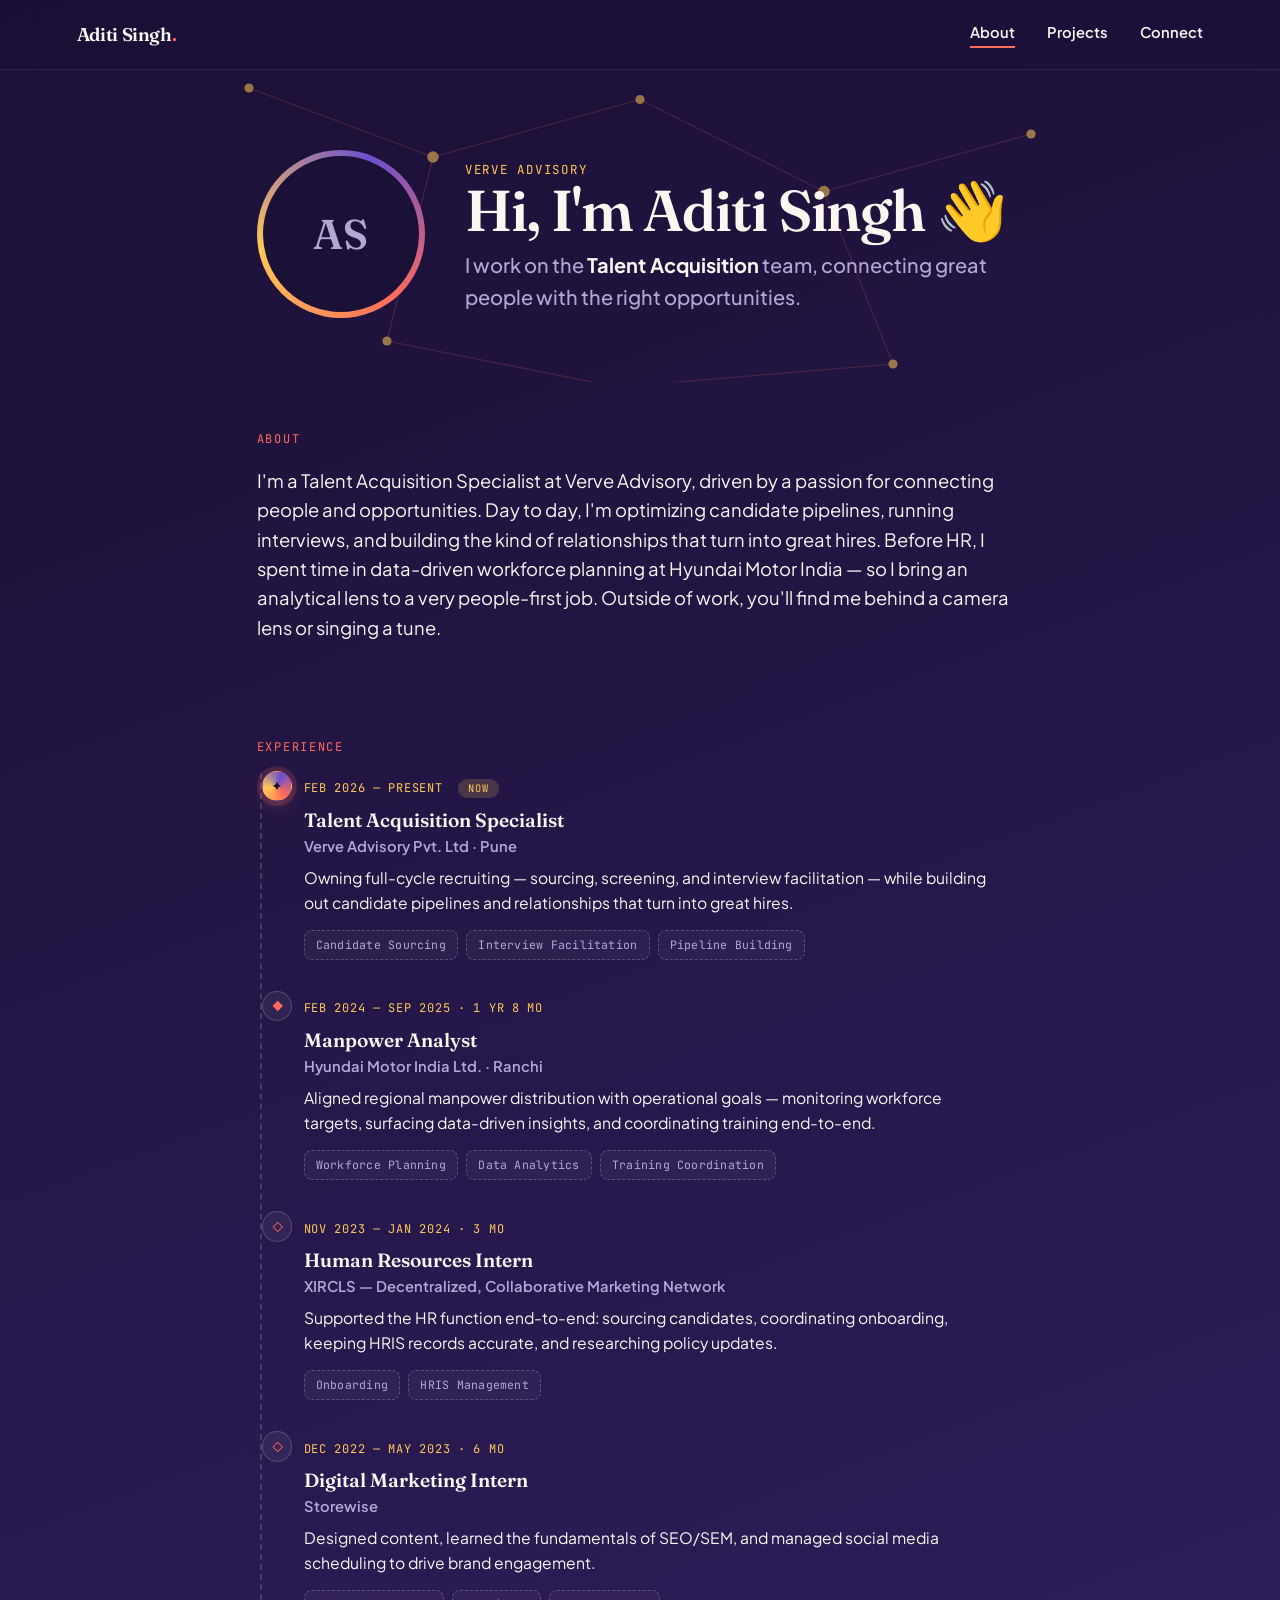
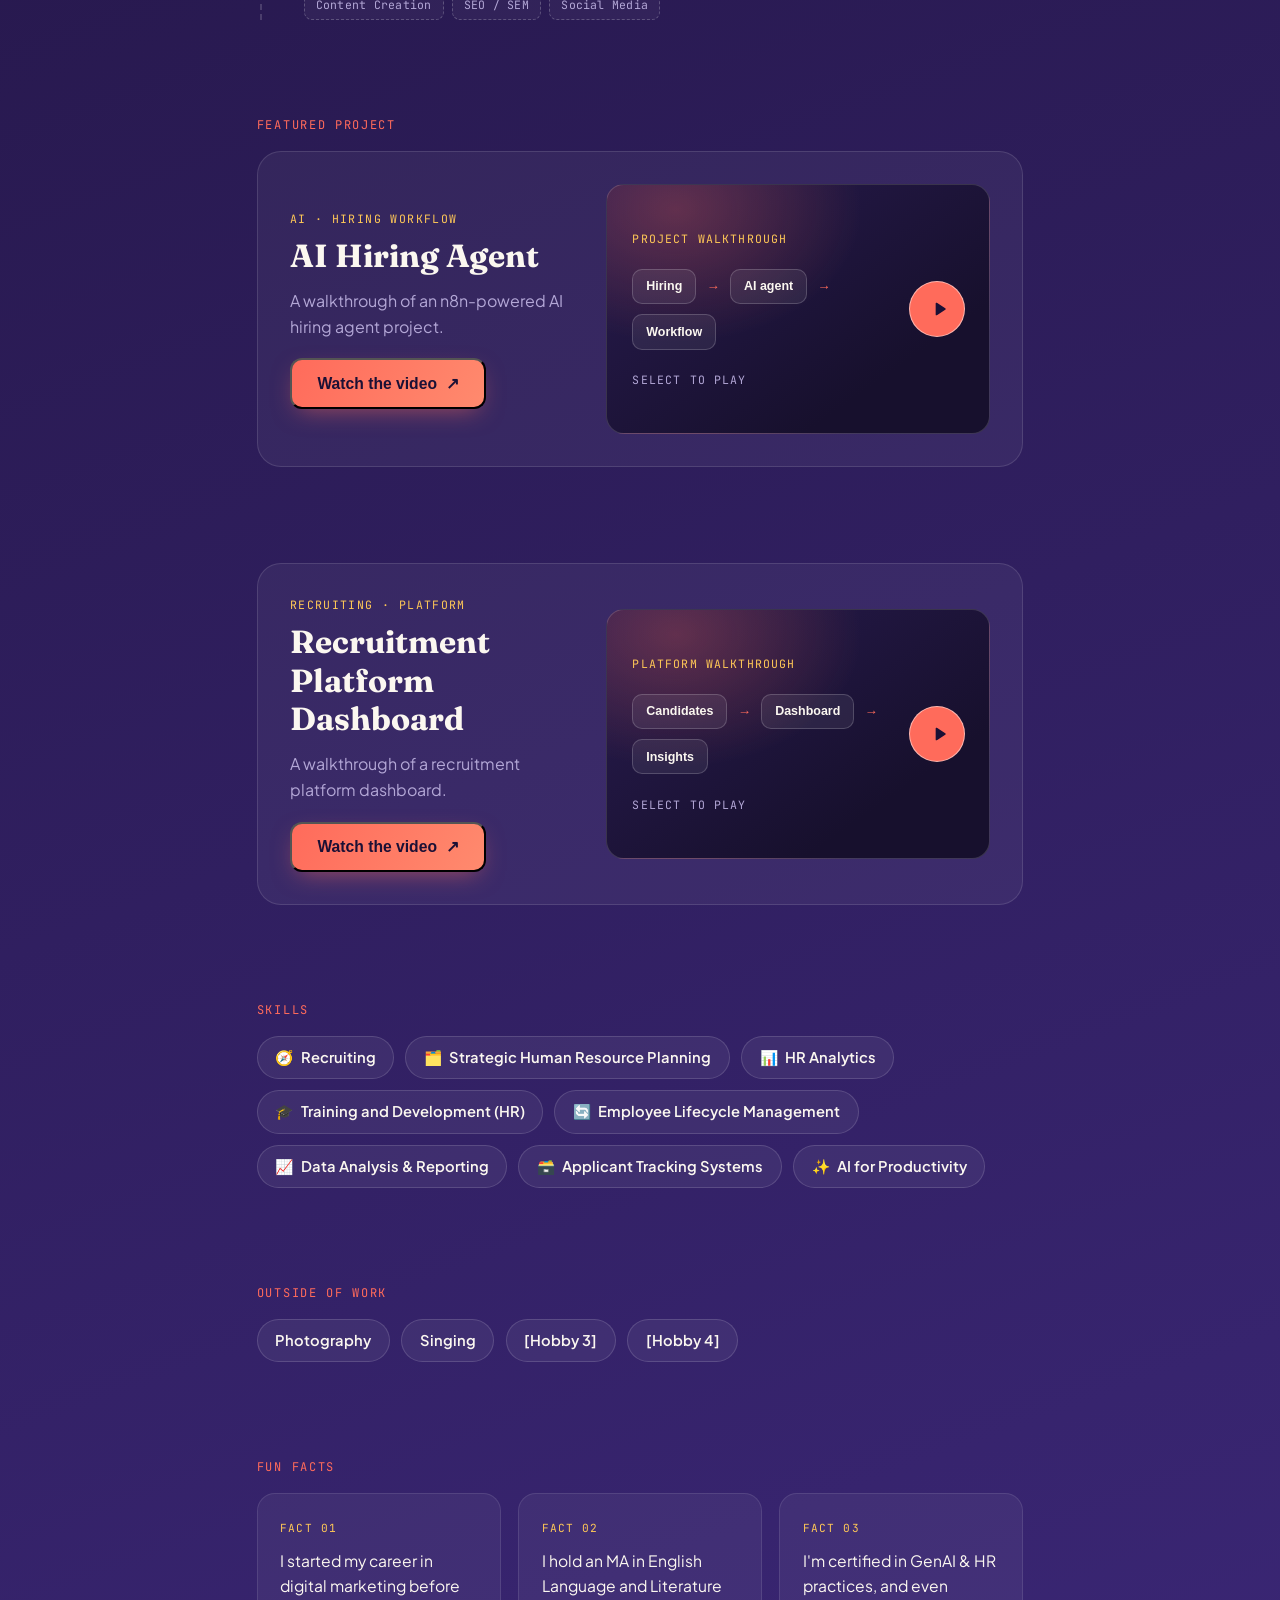
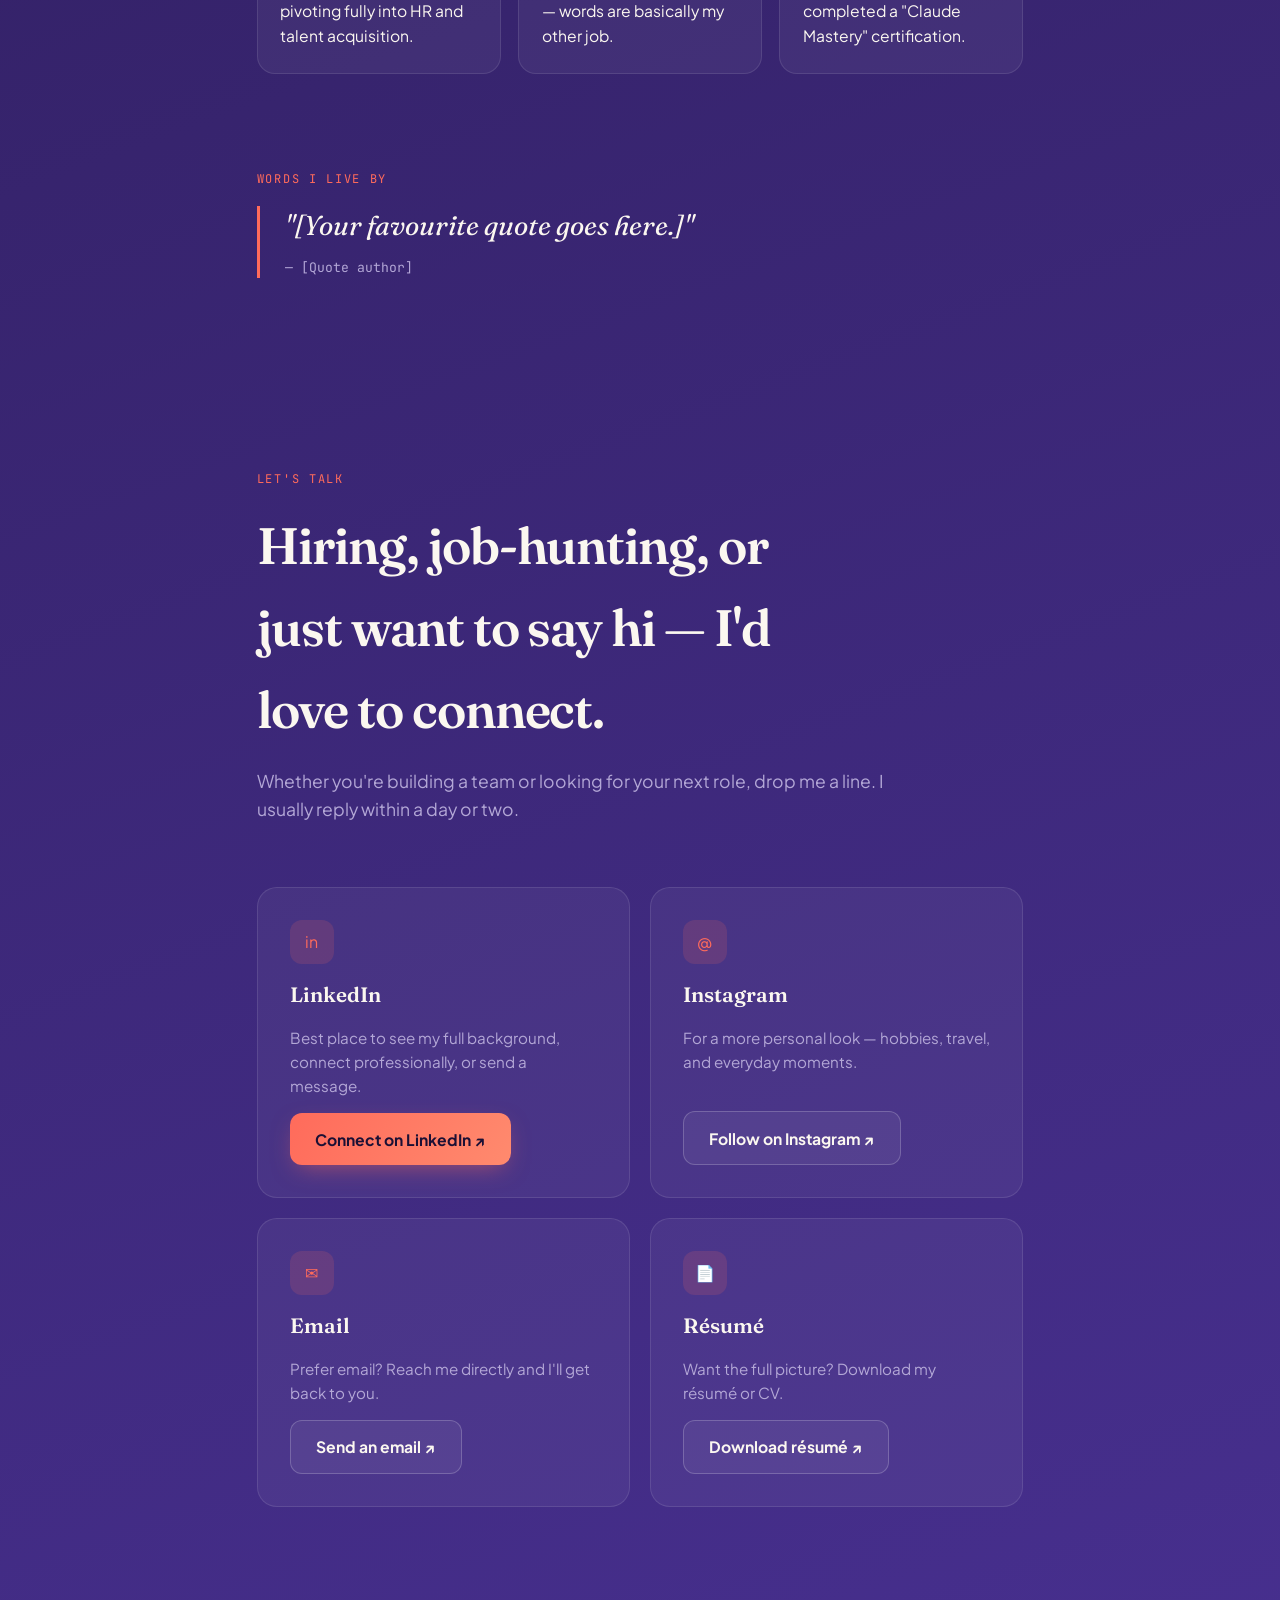
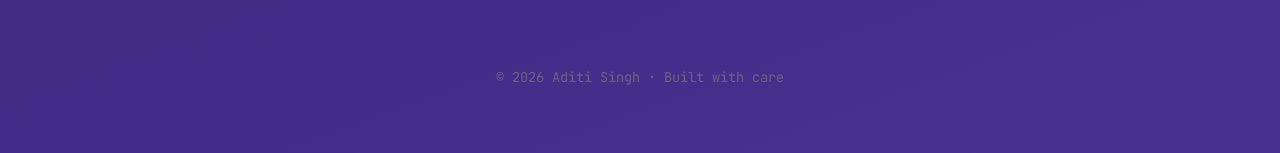
==== commit 2780fef2: "Add video walkthroughs for featured hiring projects" ====
--- a/index.html
+++ b/index.html
@@ -38,11 +38,18 @@
 body {
   font-family: var(--font-body);
   background: linear-gradient(160deg, var(--ink) 0%, var(--violet) 55%, #3B2670 100%);
+  background-size: 200% 200%;
+  animation: ambient-gradient 32s ease-in-out infinite;
   color: var(--cream);
   min-height: 100vh;
   line-height: 1.6;
   -webkit-font-smoothing: antialiased;
   overflow-x: hidden;
+}
+
+@keyframes ambient-gradient {
+  0%, 100% { background-position: 0% 50%; }
+  50% { background-position: 100% 50%; }
 }
 
 a { color: inherit; text-decoration: none; }
@@ -467,6 +474,167 @@
 .btn--secondary:hover { transform: translateY(-3px); background: rgba(255, 255, 255, 0.12); }
 
 /* ============================================
+   PROJECT VIDEO
+   ============================================ */
+.project-card {
+  display: grid;
+  grid-template-columns: 0.85fr 1.15fr;
+  align-items: center;
+  gap: 2rem;
+  padding: 2rem;
+  border: 1px solid rgba(255, 255, 255, 0.12);
+  border-radius: 24px;
+  background: rgba(255, 255, 255, 0.05);
+}
+
+.project-card__eyebrow {
+  display: block;
+  margin-bottom: 0.55rem;
+  color: var(--gold);
+  font-family: var(--font-mono);
+  font-size: 0.72rem;
+  letter-spacing: 0.12em;
+  text-transform: uppercase;
+}
+
+.project-card__copy h3 {
+  font-family: var(--font-display);
+  font-size: clamp(1.6rem, 3vw, 2rem);
+  line-height: 1.2;
+}
+
+.project-card__copy p {
+  margin: 0.8rem 0 1.2rem;
+  color: var(--slate);
+}
+
+.project-card__preview {
+  position: relative;
+  display: flex;
+  min-height: 250px;
+  width: 100%;
+  flex-direction: column;
+  align-items: flex-start;
+  justify-content: center;
+  gap: 1.4rem;
+  overflow: hidden;
+  padding: 1.6rem;
+  border: 1px solid rgba(255, 255, 255, 0.15);
+  border-radius: 18px;
+  background: radial-gradient(ellipse at 18% 10%, rgba(255, 107, 91, 0.28), transparent 42%), linear-gradient(145deg, #281b4f, #17102d 75%);
+  color: var(--cream);
+  cursor: pointer;
+  text-align: left;
+  transition: transform 0.25s ease, border-color 0.25s ease;
+}
+
+.project-card__preview:hover {
+  transform: translateY(-3px);
+  border-color: var(--gold);
+}
+
+.video-preview__label,
+.video-preview__hint {
+  font-family: var(--font-mono);
+  font-size: 0.72rem;
+  letter-spacing: 0.1em;
+  text-transform: uppercase;
+}
+
+.video-preview__label { color: var(--gold); }
+
+.video-preview__flow {
+  display: flex;
+  flex-wrap: wrap;
+  align-items: center;
+  gap: 0.65rem;
+  padding-right: 3rem;
+}
+
+.video-preview__node {
+  padding: 0.6rem 0.8rem;
+  border: 1px solid rgba(255, 255, 255, 0.18);
+  border-radius: 10px;
+  background: rgba(255, 255, 255, 0.07);
+  font-size: 0.78rem;
+  font-weight: 700;
+}
+
+.video-preview__arrow { color: var(--coral); }
+
+.video-preview__play {
+  position: absolute;
+  top: 50%;
+  right: 1.5rem;
+  display: grid;
+  width: 3.5rem;
+  height: 3.5rem;
+  place-items: center;
+  border: 1px solid rgba(255, 255, 255, 0.5);
+  border-radius: 50%;
+  background: var(--coral);
+  color: var(--ink);
+  transform: translateY(-50%);
+  transition: transform 0.2s ease;
+}
+
+.project-card__preview:hover .video-preview__play { transform: translateY(-50%) scale(1.08); }
+
+.video-preview__play svg { width: 1.25rem; height: 1.25rem; margin-left: 3px; }
+.video-preview__hint { color: var(--slate); }
+
+.video-dialog {
+  width: min(900px, calc(100% - 2rem));
+  max-height: calc(100% - 2rem);
+  margin: auto;
+  padding: 1rem;
+  overflow: auto;
+  border: 1px solid rgba(255, 255, 255, 0.18);
+  border-radius: 20px;
+  background: #17102d;
+  color: var(--cream);
+}
+
+.video-dialog::backdrop {
+  background: rgba(10, 7, 20, 0.82);
+  backdrop-filter: blur(8px);
+}
+
+.video-dialog__header {
+  display: flex;
+  align-items: center;
+  justify-content: space-between;
+  gap: 1rem;
+  padding: 0.2rem 0.2rem 0.9rem;
+}
+
+.video-dialog__header h2 {
+  font-family: var(--font-display);
+  font-size: 1.3rem;
+}
+
+.video-dialog__close {
+  display: grid;
+  width: 2.5rem;
+  height: 2.5rem;
+  place-items: center;
+  border: 1px solid rgba(255, 255, 255, 0.2);
+  border-radius: 50%;
+  background: rgba(255, 255, 255, 0.08);
+  color: var(--cream);
+  cursor: pointer;
+  font-size: 1.2rem;
+}
+
+.video-dialog video {
+  display: block;
+  width: 100%;
+  max-height: 72vh;
+  border-radius: 12px;
+  background: #080610;
+}
+
+/* ============================================
    CONNECT SECTION
    ============================================ */
 .connect-hero {
@@ -553,6 +721,9 @@
    RESPONSIVE
    ============================================ */
 @media (max-width: 720px) {
+  .project-card { grid-template-columns: 1fr; gap: 1.5rem; padding: 1.25rem; }
+  .project-card__preview { min-height: 220px; }
+
   .hero {
     grid-template-columns: 1fr;
     text-align: center;
@@ -583,6 +754,7 @@
   <div class="nav__mark">Aditi Singh<span>.</span></div>
   <div class="nav__links">
     <a href="#about" aria-current="page">About</a>
+    <a href="#projects">Projects</a>
     <a href="#connect">Connect</a>
   </div>
 </nav>
@@ -693,6 +865,58 @@
   </div>
 </section>
 
+<!-- PROJECTS -->
+<section class="projects" id="projects">
+  <span class="section-label">Featured project</span>
+  <article class="project-card">
+    <div class="project-card__copy">
+      <span class="project-card__eyebrow">AI · Hiring workflow</span>
+      <h3>AI Hiring Agent</h3>
+      <p>A walkthrough of an n8n-powered AI hiring agent project.</p>
+      <button class="btn btn--primary" type="button" data-open-project-video data-video-title="AI Hiring Agent" data-video-src="https://cdn.builder.io/o/assets%2F63828fb76c3b48909b3971c1cdf7c44d%2F68721c35d4a24fe7a978deca4b9e0004?alt=media&amp;token=36c522c1-d109-4b04-bc59-a7df15d57d09&amp;apiKey=63828fb76c3b48909b3971c1cdf7c44d">Watch the video <span aria-hidden="true">↗</span></button>
+    </div>
+    <button class="project-card__preview" type="button" data-open-project-video data-video-title="AI Hiring Agent" data-video-src="https://cdn.builder.io/o/assets%2F63828fb76c3b48909b3971c1cdf7c44d%2F68721c35d4a24fe7a978deca4b9e0004?alt=media&amp;token=36c522c1-d109-4b04-bc59-a7df15d57d09&amp;apiKey=63828fb76c3b48909b3971c1cdf7c44d" aria-label="Play the AI Hiring Agent video">
+      <span class="video-preview__label">Project walkthrough</span>
+      <span class="video-preview__flow" aria-hidden="true">
+        <span class="video-preview__node">Hiring</span>
+        <span class="video-preview__arrow">→</span>
+        <span class="video-preview__node">AI agent</span>
+        <span class="video-preview__arrow">→</span>
+        <span class="video-preview__node">Workflow</span>
+      </span>
+      <span class="video-preview__play" aria-hidden="true">
+        <svg viewBox="0 0 24 24" fill="currentColor"><path d="M8 5.5a1 1 0 0 1 1.5-.86l10 6.5a1 1 0 0 1 0 1.72l-10 6.5A1 1 0 0 1 8 18.5z"/></svg>
+      </span>
+      <span class="video-preview__hint">Select to play</span>
+    </button>
+  </article>
+</section>
+
+<section class="projects" aria-label="More projects">
+  <article class="project-card">
+    <div class="project-card__copy">
+      <span class="project-card__eyebrow">Recruiting · Platform</span>
+      <h3>Recruitment Platform Dashboard</h3>
+      <p>A walkthrough of a recruitment platform dashboard.</p>
+      <button class="btn btn--primary" type="button" data-open-project-video data-video-title="Recruitment Platform Dashboard" data-video-src="https://cdn.builder.io/o/assets%2F63828fb76c3b48909b3971c1cdf7c44d%2Ff7bca6af4bfe4f948267e4f5b1291489?alt=media&amp;token=cb2c8dac-9e5f-446c-9cd1-e6cb3bd143ec&amp;apiKey=63828fb76c3b48909b3971c1cdf7c44d">Watch the video <span aria-hidden="true">↗</span></button>
+    </div>
+    <button class="project-card__preview" type="button" data-open-project-video data-video-title="Recruitment Platform Dashboard" data-video-src="https://cdn.builder.io/o/assets%2F63828fb76c3b48909b3971c1cdf7c44d%2Ff7bca6af4bfe4f948267e4f5b1291489?alt=media&amp;token=cb2c8dac-9e5f-446c-9cd1-e6cb3bd143ec&amp;apiKey=63828fb76c3b48909b3971c1cdf7c44d" aria-label="Play the Recruitment Platform Dashboard video">
+      <span class="video-preview__label">Platform walkthrough</span>
+      <span class="video-preview__flow" aria-hidden="true">
+        <span class="video-preview__node">Candidates</span>
+        <span class="video-preview__arrow">→</span>
+        <span class="video-preview__node">Dashboard</span>
+        <span class="video-preview__arrow">→</span>
+        <span class="video-preview__node">Insights</span>
+      </span>
+      <span class="video-preview__play" aria-hidden="true">
+        <svg viewBox="0 0 24 24" fill="currentColor"><path d="M8 5.5a1 1 0 0 1 1.5-.86l10 6.5a1 1 0 0 1 0 1.72l-10 6.5A1 1 0 0 1 8 18.5z"/></svg>
+      </span>
+      <span class="video-preview__hint">Select to play</span>
+    </button>
+  </article>
+</section>
+
 <!-- SKILLS -->
 <section class="skills">
   <span class="section-label">Skills</span>
@@ -788,9 +1012,49 @@
   </div>
 </section>
 
+<dialog class="video-dialog" id="projectVideoDialog" aria-labelledby="videoDialogTitle">
+  <div class="video-dialog__header">
+    <h2 id="videoDialogTitle">AI Hiring Agent</h2>
+    <form method="dialog">
+      <button class="video-dialog__close" type="submit" aria-label="Close video">×</button>
+    </form>
+  </div>
+  <video id="projectVideo" controls playsinline preload="none">
+    <source id="projectVideoSource" type="video/mp4">
+    Your browser does not support embedded video.
+  </video>
+</dialog>
+
 <footer>
   © 2026 Aditi Singh · Built with care
 </footer>
 
+<script>
+const projectVideoDialog = document.querySelector('#projectVideoDialog');
+const projectVideo = document.querySelector('#projectVideo');
+const projectVideoTitle = document.querySelector('#videoDialogTitle');
+const projectVideoSource = document.querySelector('#projectVideoSource');
+
+document.querySelectorAll('[data-open-project-video]').forEach((button) => {
+  button.addEventListener('click', () => {
+    projectVideoTitle.textContent = button.dataset.videoTitle;
+    projectVideoSource.src = button.dataset.videoSrc;
+    projectVideo.load();
+    projectVideoDialog.showModal();
+    projectVideo.play().catch(() => {});
+  });
+});
+
+projectVideoDialog.addEventListener('click', (event) => {
+  if (event.target === projectVideoDialog) projectVideoDialog.close();
+});
+
+projectVideoDialog.addEventListener('close', () => {
+  projectVideo.pause();
+  projectVideoSource.removeAttribute('src');
+  projectVideo.load();
+});
+</script>
+
 </body>
 </html>
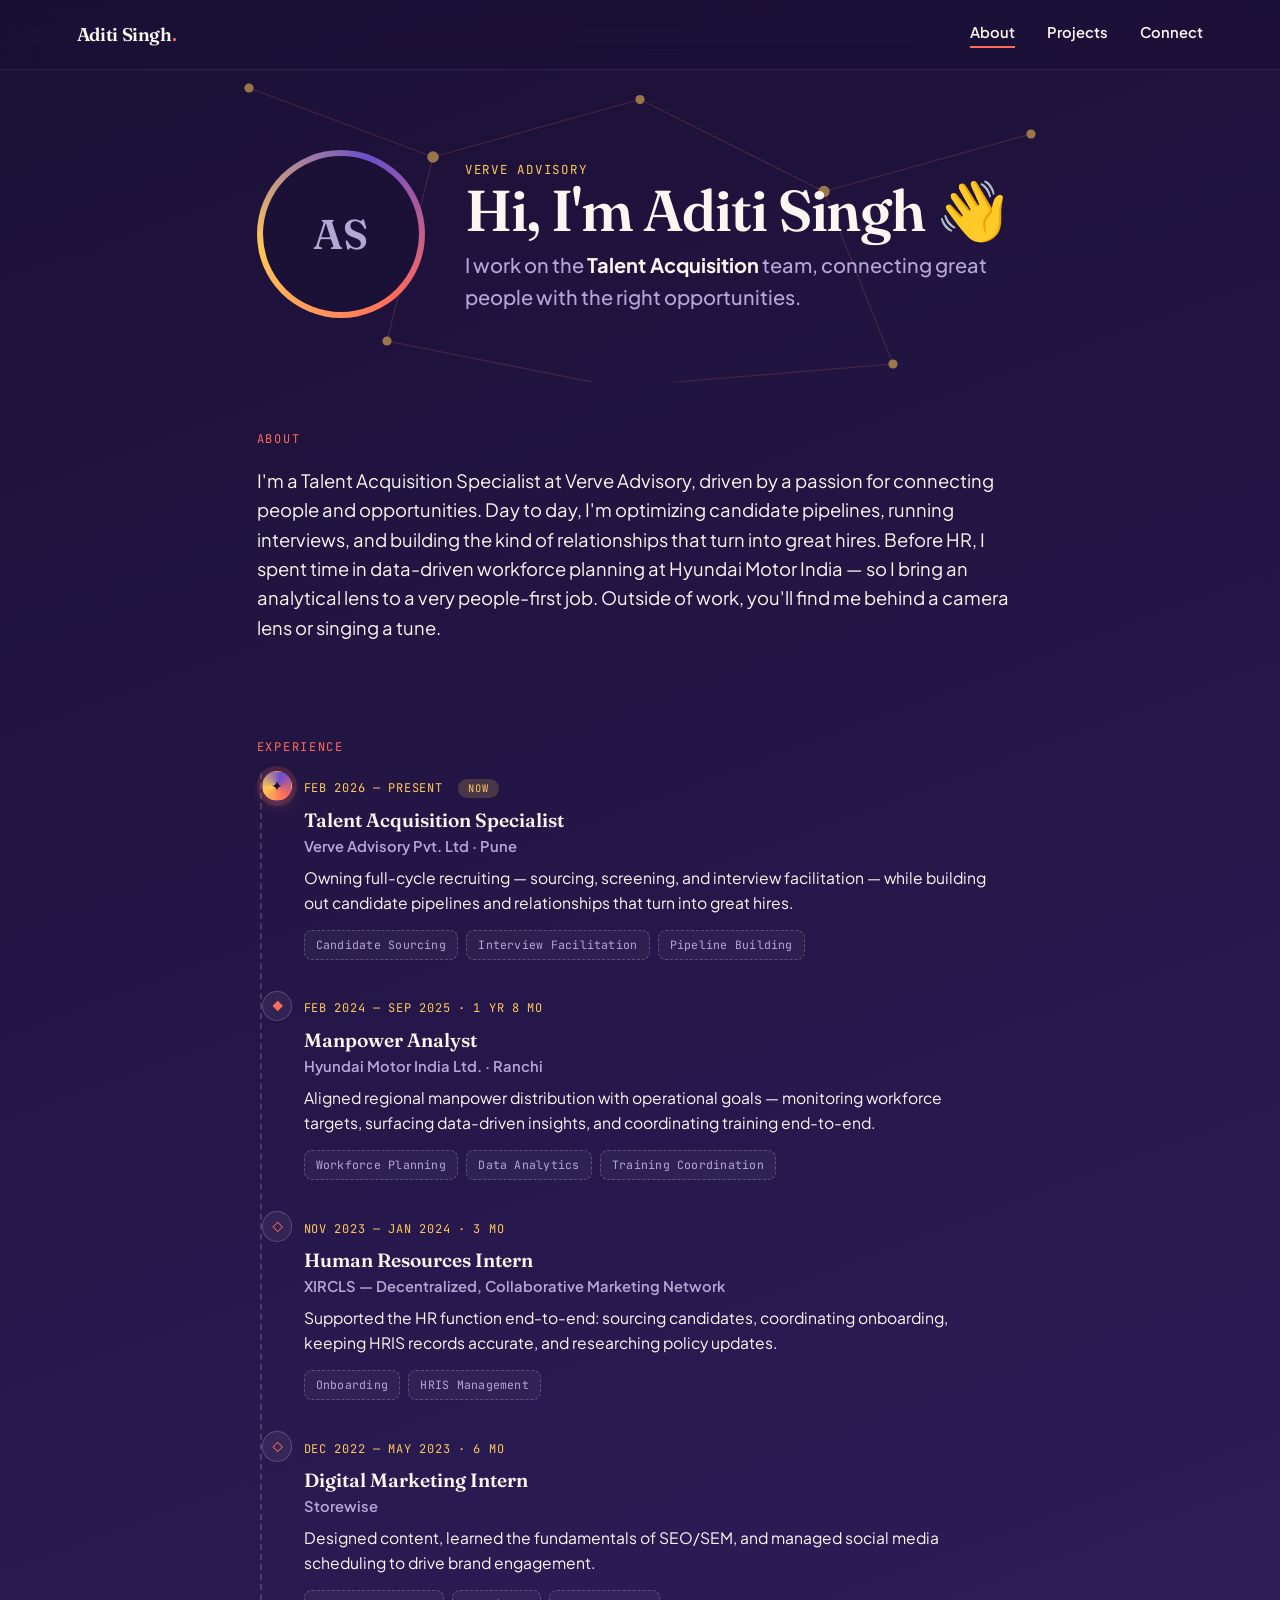
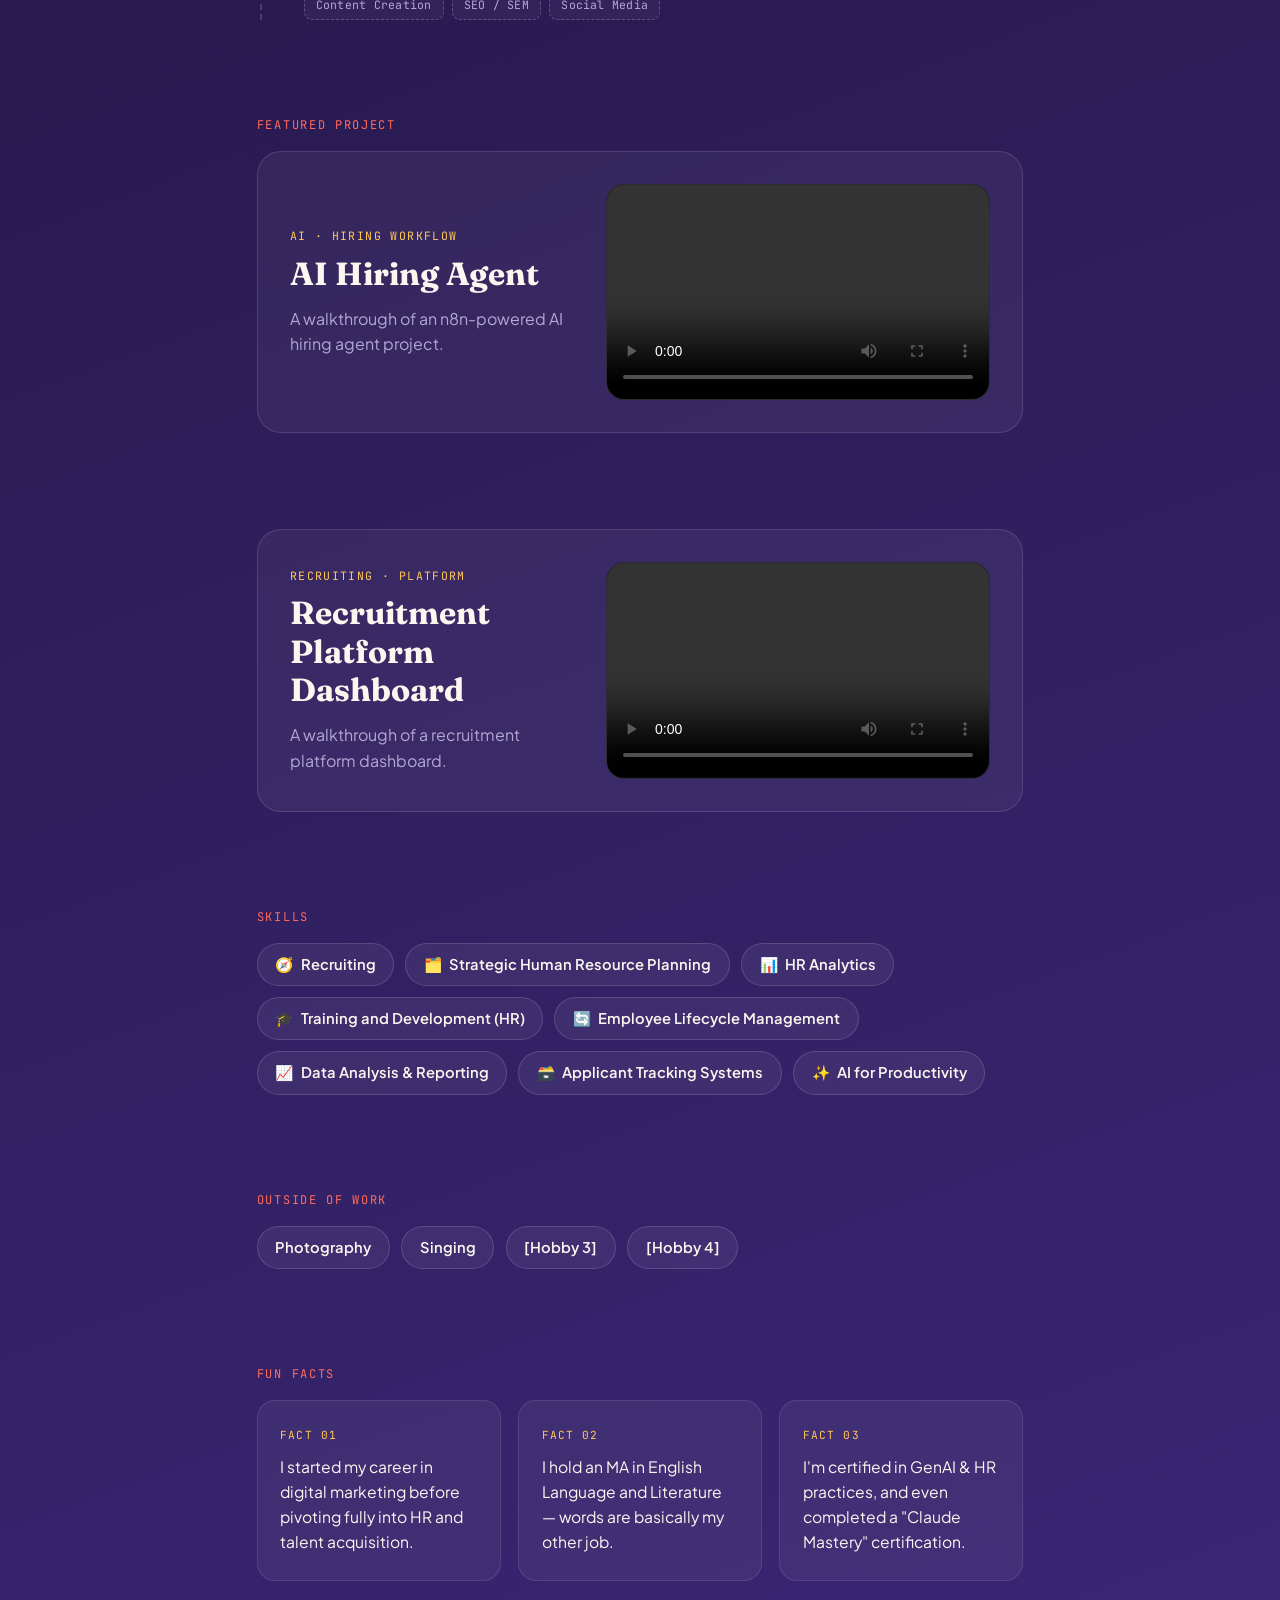
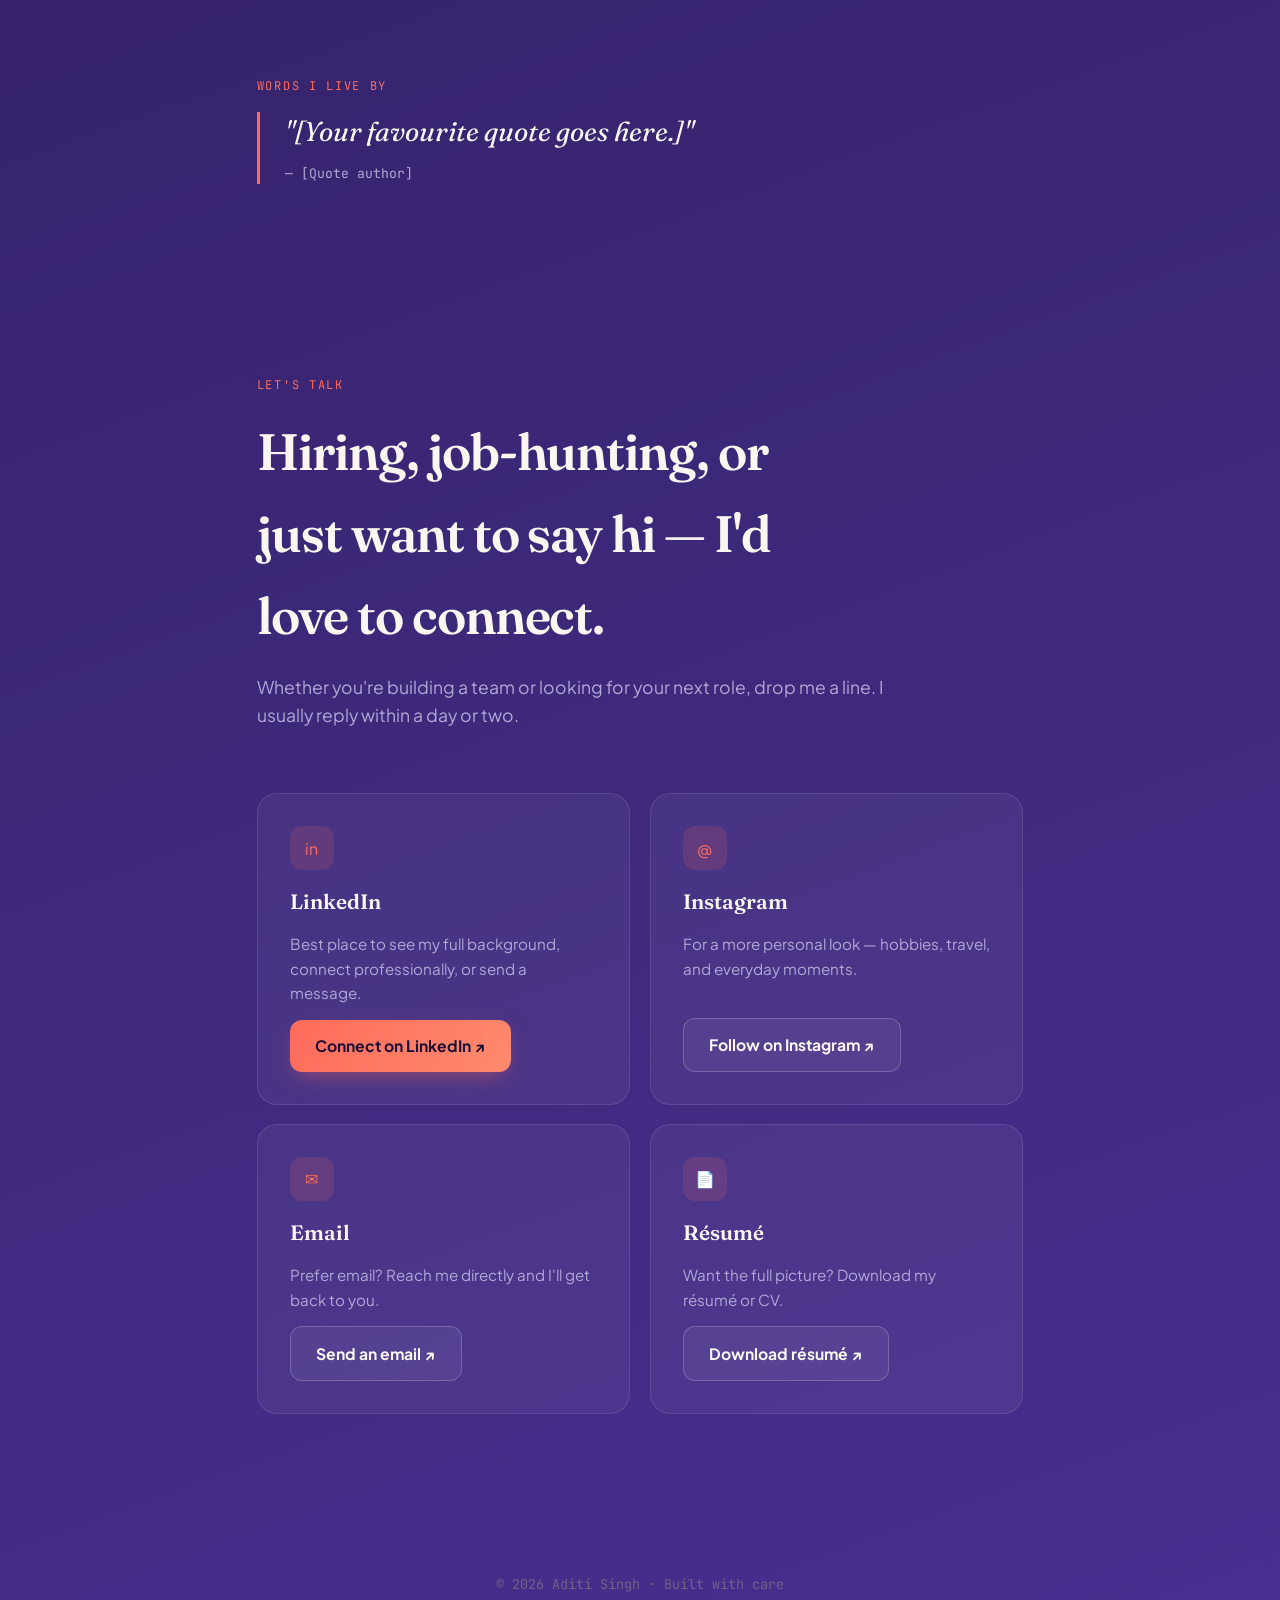
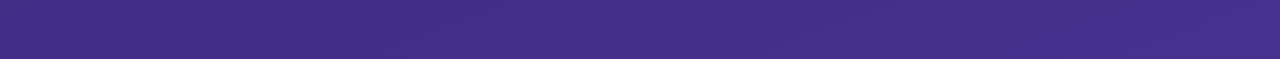
==== commit 12fe2603: "Embed project videos directly in place of image previews" ====
--- a/index.html
+++ b/index.html
@@ -504,134 +504,18 @@
 }
 
 .project-card__copy p {
-  margin: 0.8rem 0 1.2rem;
+  margin: 0.8rem 0 0;
   color: var(--slate);
 }
 
-.project-card__preview {
-  position: relative;
-  display: flex;
-  min-height: 250px;
+.project-video {
+  display: block;
   width: 100%;
-  flex-direction: column;
-  align-items: flex-start;
-  justify-content: center;
-  gap: 1.4rem;
-  overflow: hidden;
-  padding: 1.6rem;
+  aspect-ratio: 16 / 9;
   border: 1px solid rgba(255, 255, 255, 0.15);
   border-radius: 18px;
-  background: radial-gradient(ellipse at 18% 10%, rgba(255, 107, 91, 0.28), transparent 42%), linear-gradient(145deg, #281b4f, #17102d 75%);
-  color: var(--cream);
-  cursor: pointer;
-  text-align: left;
-  transition: transform 0.25s ease, border-color 0.25s ease;
-}
-
-.project-card__preview:hover {
-  transform: translateY(-3px);
-  border-color: var(--gold);
-}
-
-.video-preview__label,
-.video-preview__hint {
-  font-family: var(--font-mono);
-  font-size: 0.72rem;
-  letter-spacing: 0.1em;
-  text-transform: uppercase;
-}
-
-.video-preview__label { color: var(--gold); }
-
-.video-preview__flow {
-  display: flex;
-  flex-wrap: wrap;
-  align-items: center;
-  gap: 0.65rem;
-  padding-right: 3rem;
-}
-
-.video-preview__node {
-  padding: 0.6rem 0.8rem;
-  border: 1px solid rgba(255, 255, 255, 0.18);
-  border-radius: 10px;
-  background: rgba(255, 255, 255, 0.07);
-  font-size: 0.78rem;
-  font-weight: 700;
-}
-
-.video-preview__arrow { color: var(--coral); }
-
-.video-preview__play {
-  position: absolute;
-  top: 50%;
-  right: 1.5rem;
-  display: grid;
-  width: 3.5rem;
-  height: 3.5rem;
-  place-items: center;
-  border: 1px solid rgba(255, 255, 255, 0.5);
-  border-radius: 50%;
-  background: var(--coral);
-  color: var(--ink);
-  transform: translateY(-50%);
-  transition: transform 0.2s ease;
-}
-
-.project-card__preview:hover .video-preview__play { transform: translateY(-50%) scale(1.08); }
-
-.video-preview__play svg { width: 1.25rem; height: 1.25rem; margin-left: 3px; }
-.video-preview__hint { color: var(--slate); }
-
-.video-dialog {
-  width: min(900px, calc(100% - 2rem));
-  max-height: calc(100% - 2rem);
-  margin: auto;
-  padding: 1rem;
-  overflow: auto;
-  border: 1px solid rgba(255, 255, 255, 0.18);
-  border-radius: 20px;
-  background: #17102d;
-  color: var(--cream);
-}
-
-.video-dialog::backdrop {
-  background: rgba(10, 7, 20, 0.82);
-  backdrop-filter: blur(8px);
-}
-
-.video-dialog__header {
-  display: flex;
-  align-items: center;
-  justify-content: space-between;
-  gap: 1rem;
-  padding: 0.2rem 0.2rem 0.9rem;
-}
-
-.video-dialog__header h2 {
-  font-family: var(--font-display);
-  font-size: 1.3rem;
-}
-
-.video-dialog__close {
-  display: grid;
-  width: 2.5rem;
-  height: 2.5rem;
-  place-items: center;
-  border: 1px solid rgba(255, 255, 255, 0.2);
-  border-radius: 50%;
-  background: rgba(255, 255, 255, 0.08);
-  color: var(--cream);
-  cursor: pointer;
-  font-size: 1.2rem;
-}
-
-.video-dialog video {
-  display: block;
-  width: 100%;
-  max-height: 72vh;
-  border-radius: 12px;
   background: #080610;
+  object-fit: contain;
 }
 
 /* ============================================
@@ -722,7 +606,6 @@
    ============================================ */
 @media (max-width: 720px) {
   .project-card { grid-template-columns: 1fr; gap: 1.5rem; padding: 1.25rem; }
-  .project-card__preview { min-height: 220px; }
 
   .hero {
     grid-template-columns: 1fr;
@@ -873,22 +756,10 @@
       <span class="project-card__eyebrow">AI · Hiring workflow</span>
       <h3>AI Hiring Agent</h3>
       <p>A walkthrough of an n8n-powered AI hiring agent project.</p>
-      <button class="btn btn--primary" type="button" data-open-project-video data-video-title="AI Hiring Agent" data-video-src="https://cdn.builder.io/o/assets%2F63828fb76c3b48909b3971c1cdf7c44d%2F68721c35d4a24fe7a978deca4b9e0004?alt=media&amp;token=36c522c1-d109-4b04-bc59-a7df15d57d09&amp;apiKey=63828fb76c3b48909b3971c1cdf7c44d">Watch the video <span aria-hidden="true">↗</span></button>
-    </div>
-    <button class="project-card__preview" type="button" data-open-project-video data-video-title="AI Hiring Agent" data-video-src="https://cdn.builder.io/o/assets%2F63828fb76c3b48909b3971c1cdf7c44d%2F68721c35d4a24fe7a978deca4b9e0004?alt=media&amp;token=36c522c1-d109-4b04-bc59-a7df15d57d09&amp;apiKey=63828fb76c3b48909b3971c1cdf7c44d" aria-label="Play the AI Hiring Agent video">
-      <span class="video-preview__label">Project walkthrough</span>
-      <span class="video-preview__flow" aria-hidden="true">
-        <span class="video-preview__node">Hiring</span>
-        <span class="video-preview__arrow">→</span>
-        <span class="video-preview__node">AI agent</span>
-        <span class="video-preview__arrow">→</span>
-        <span class="video-preview__node">Workflow</span>
-      </span>
-      <span class="video-preview__play" aria-hidden="true">
-        <svg viewBox="0 0 24 24" fill="currentColor"><path d="M8 5.5a1 1 0 0 1 1.5-.86l10 6.5a1 1 0 0 1 0 1.72l-10 6.5A1 1 0 0 1 8 18.5z"/></svg>
-      </span>
-      <span class="video-preview__hint">Select to play</span>
-    </button>
+    </div>
+    <video class="project-video" controls playsinline preload="metadata" aria-label="AI Hiring Agent project video">
+      <source src="https://cdn.builder.io/o/assets%2F63828fb76c3b48909b3971c1cdf7c44d%2F68721c35d4a24fe7a978deca4b9e0004?alt=media&amp;token=36c522c1-d109-4b04-bc59-a7df15d57d09&amp;apiKey=63828fb76c3b48909b3971c1cdf7c44d" type="video/mp4">
+    </video>
   </article>
 </section>
 
@@ -898,22 +769,10 @@
       <span class="project-card__eyebrow">Recruiting · Platform</span>
       <h3>Recruitment Platform Dashboard</h3>
       <p>A walkthrough of a recruitment platform dashboard.</p>
-      <button class="btn btn--primary" type="button" data-open-project-video data-video-title="Recruitment Platform Dashboard" data-video-src="https://cdn.builder.io/o/assets%2F63828fb76c3b48909b3971c1cdf7c44d%2Ff7bca6af4bfe4f948267e4f5b1291489?alt=media&amp;token=cb2c8dac-9e5f-446c-9cd1-e6cb3bd143ec&amp;apiKey=63828fb76c3b48909b3971c1cdf7c44d">Watch the video <span aria-hidden="true">↗</span></button>
-    </div>
-    <button class="project-card__preview" type="button" data-open-project-video data-video-title="Recruitment Platform Dashboard" data-video-src="https://cdn.builder.io/o/assets%2F63828fb76c3b48909b3971c1cdf7c44d%2Ff7bca6af4bfe4f948267e4f5b1291489?alt=media&amp;token=cb2c8dac-9e5f-446c-9cd1-e6cb3bd143ec&amp;apiKey=63828fb76c3b48909b3971c1cdf7c44d" aria-label="Play the Recruitment Platform Dashboard video">
-      <span class="video-preview__label">Platform walkthrough</span>
-      <span class="video-preview__flow" aria-hidden="true">
-        <span class="video-preview__node">Candidates</span>
-        <span class="video-preview__arrow">→</span>
-        <span class="video-preview__node">Dashboard</span>
-        <span class="video-preview__arrow">→</span>
-        <span class="video-preview__node">Insights</span>
-      </span>
-      <span class="video-preview__play" aria-hidden="true">
-        <svg viewBox="0 0 24 24" fill="currentColor"><path d="M8 5.5a1 1 0 0 1 1.5-.86l10 6.5a1 1 0 0 1 0 1.72l-10 6.5A1 1 0 0 1 8 18.5z"/></svg>
-      </span>
-      <span class="video-preview__hint">Select to play</span>
-    </button>
+    </div>
+    <video class="project-video" controls playsinline preload="metadata" aria-label="Recruitment Platform Dashboard video">
+      <source src="https://cdn.builder.io/o/assets%2F63828fb76c3b48909b3971c1cdf7c44d%2Ff7bca6af4bfe4f948267e4f5b1291489?alt=media&amp;token=cb2c8dac-9e5f-446c-9cd1-e6cb3bd143ec&amp;apiKey=63828fb76c3b48909b3971c1cdf7c44d" type="video/mp4">
+    </video>
   </article>
 </section>
 
@@ -1012,49 +871,10 @@
   </div>
 </section>
 
-<dialog class="video-dialog" id="projectVideoDialog" aria-labelledby="videoDialogTitle">
-  <div class="video-dialog__header">
-    <h2 id="videoDialogTitle">AI Hiring Agent</h2>
-    <form method="dialog">
-      <button class="video-dialog__close" type="submit" aria-label="Close video">×</button>
-    </form>
-  </div>
-  <video id="projectVideo" controls playsinline preload="none">
-    <source id="projectVideoSource" type="video/mp4">
-    Your browser does not support embedded video.
-  </video>
-</dialog>
-
 <footer>
   © 2026 Aditi Singh · Built with care
 </footer>
 
-<script>
-const projectVideoDialog = document.querySelector('#projectVideoDialog');
-const projectVideo = document.querySelector('#projectVideo');
-const projectVideoTitle = document.querySelector('#videoDialogTitle');
-const projectVideoSource = document.querySelector('#projectVideoSource');
-
-document.querySelectorAll('[data-open-project-video]').forEach((button) => {
-  button.addEventListener('click', () => {
-    projectVideoTitle.textContent = button.dataset.videoTitle;
-    projectVideoSource.src = button.dataset.videoSrc;
-    projectVideo.load();
-    projectVideoDialog.showModal();
-    projectVideo.play().catch(() => {});
-  });
-});
-
-projectVideoDialog.addEventListener('click', (event) => {
-  if (event.target === projectVideoDialog) projectVideoDialog.close();
-});
-
-projectVideoDialog.addEventListener('close', () => {
-  projectVideo.pause();
-  projectVideoSource.removeAttribute('src');
-  projectVideo.load();
-});
-</script>
 
 </body>
 </html>
